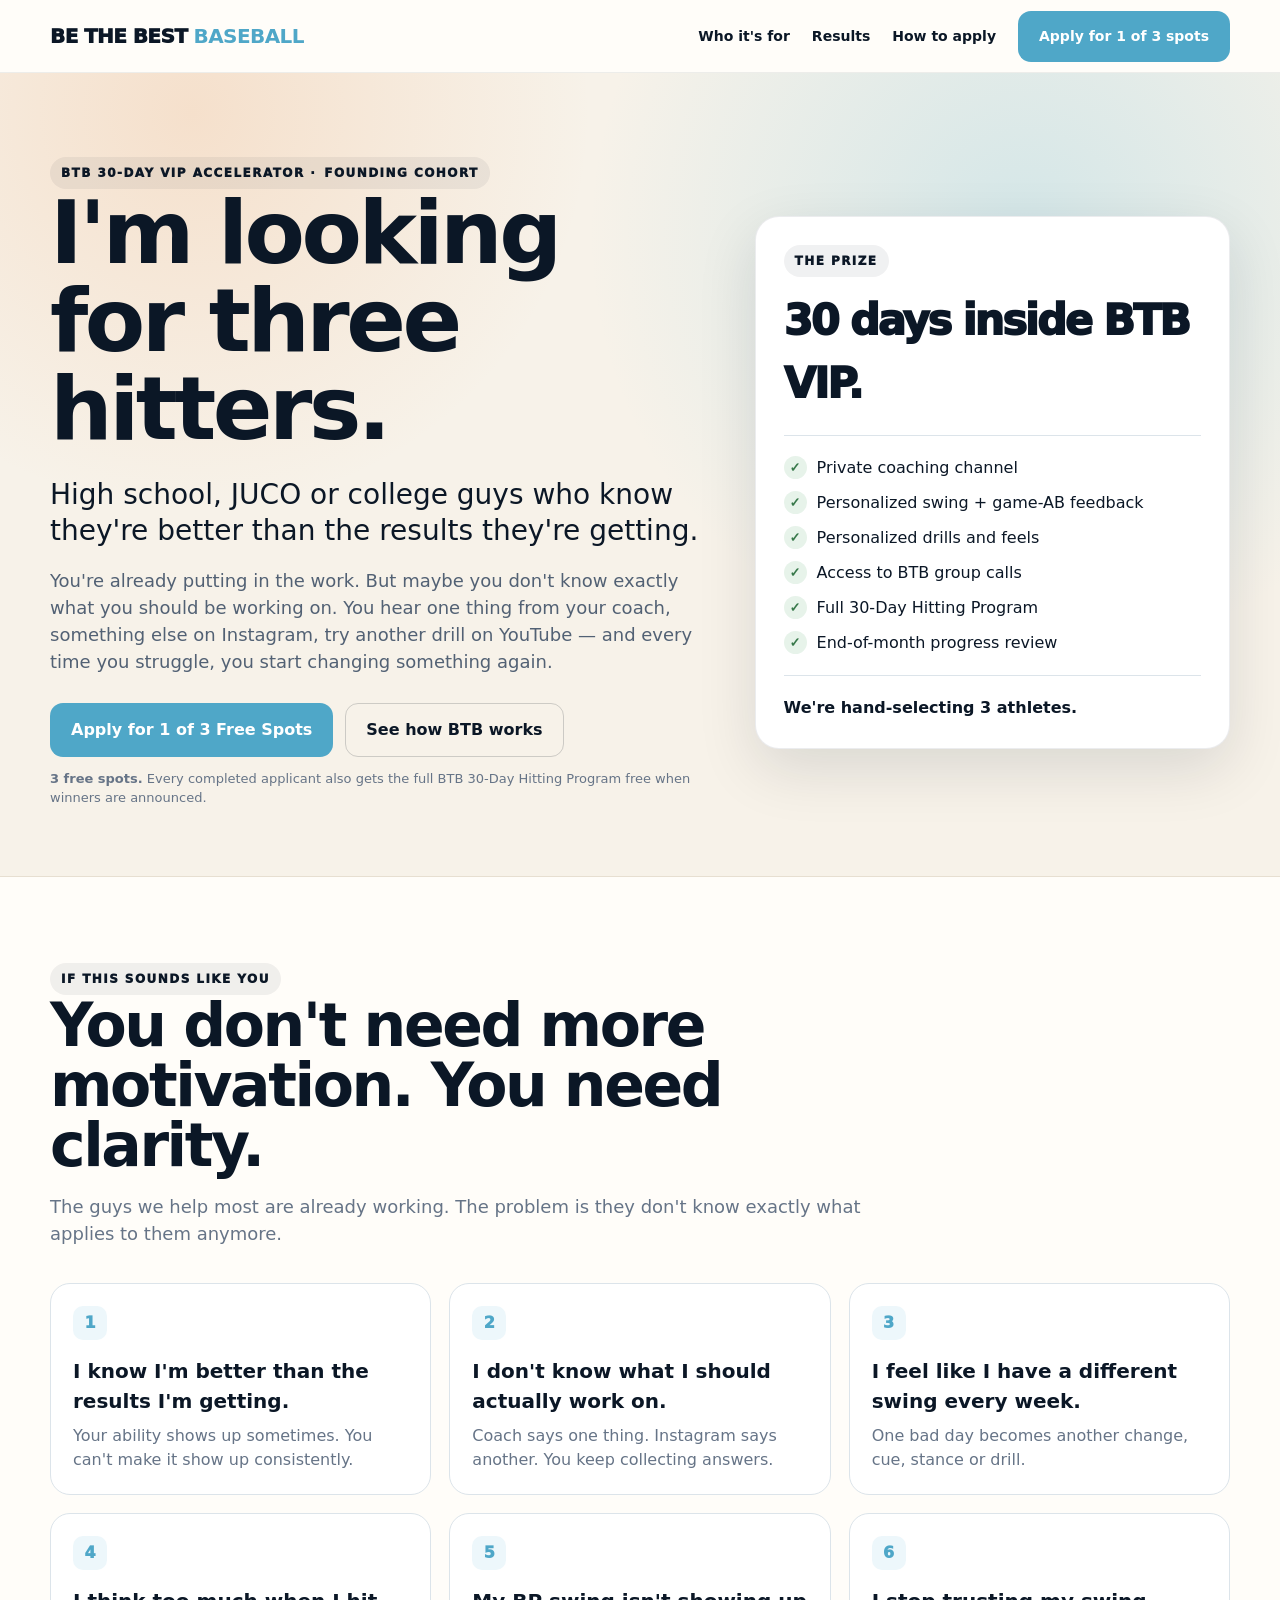
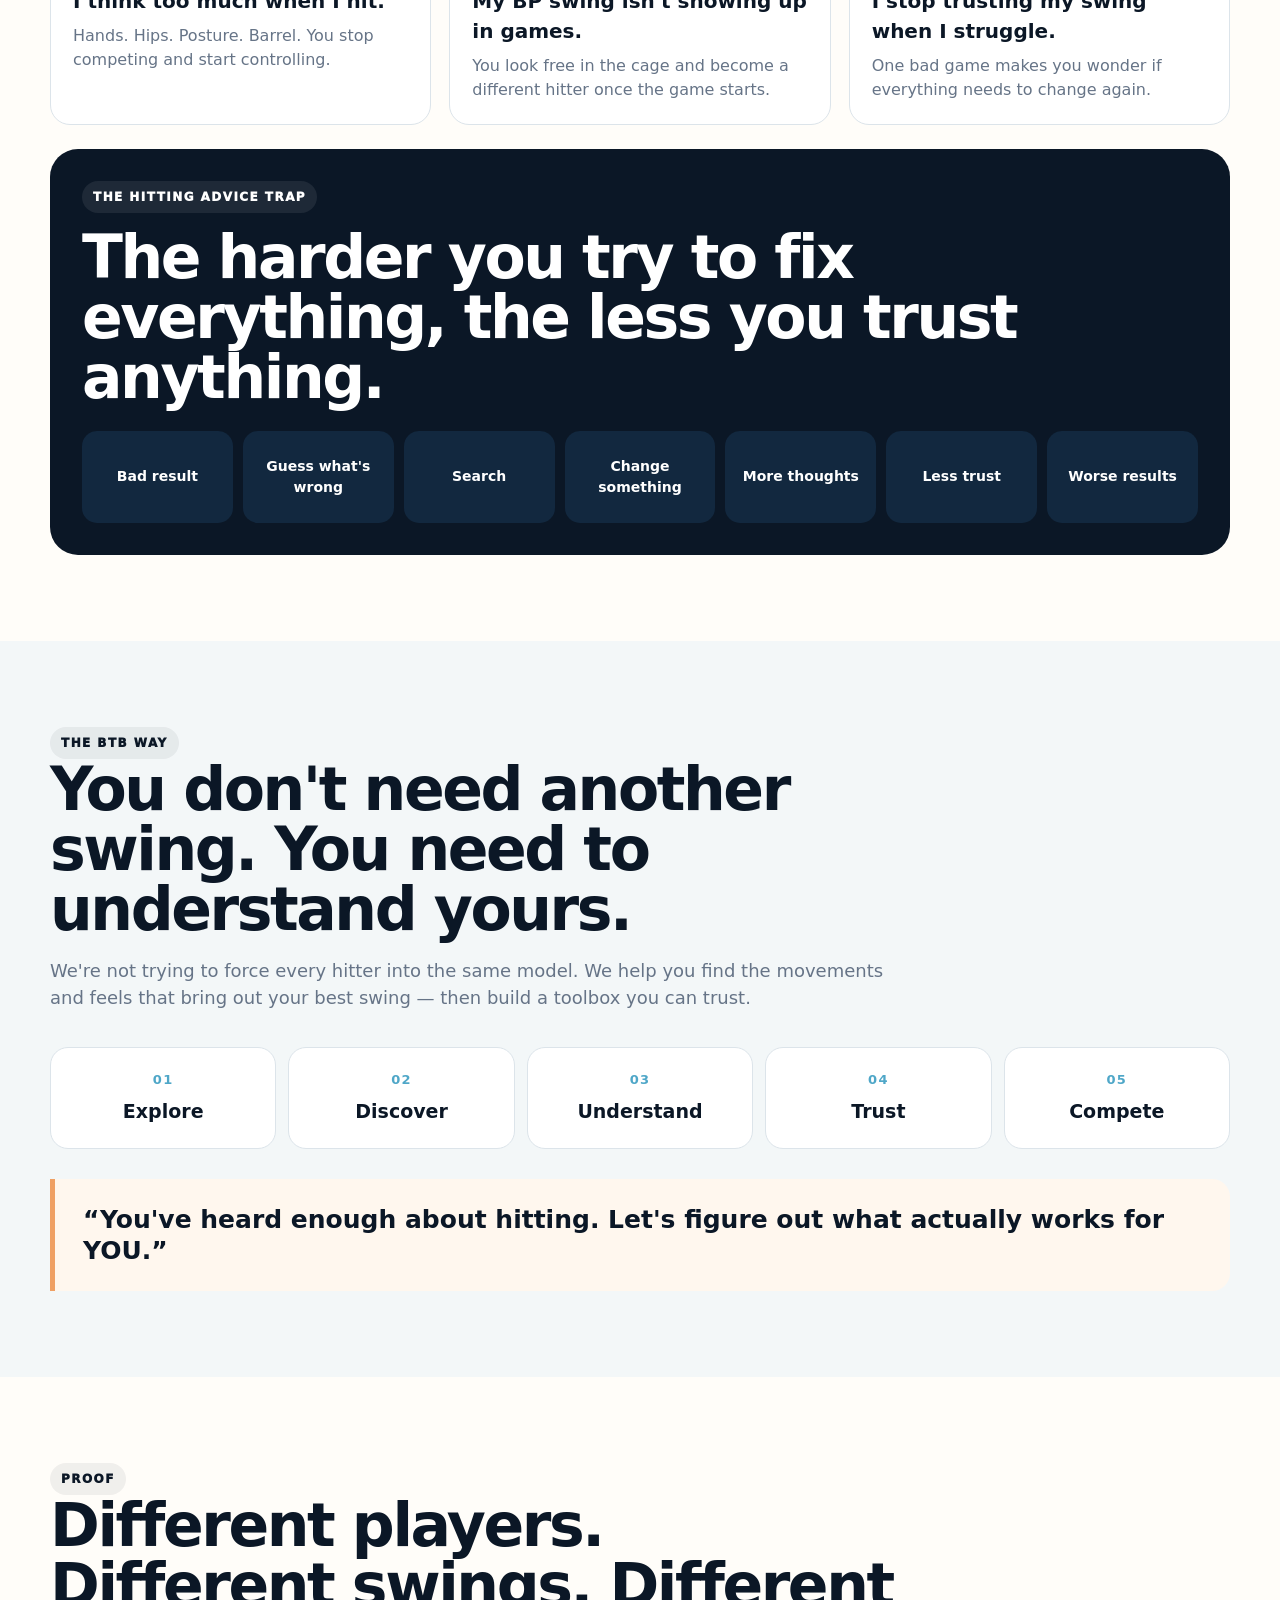
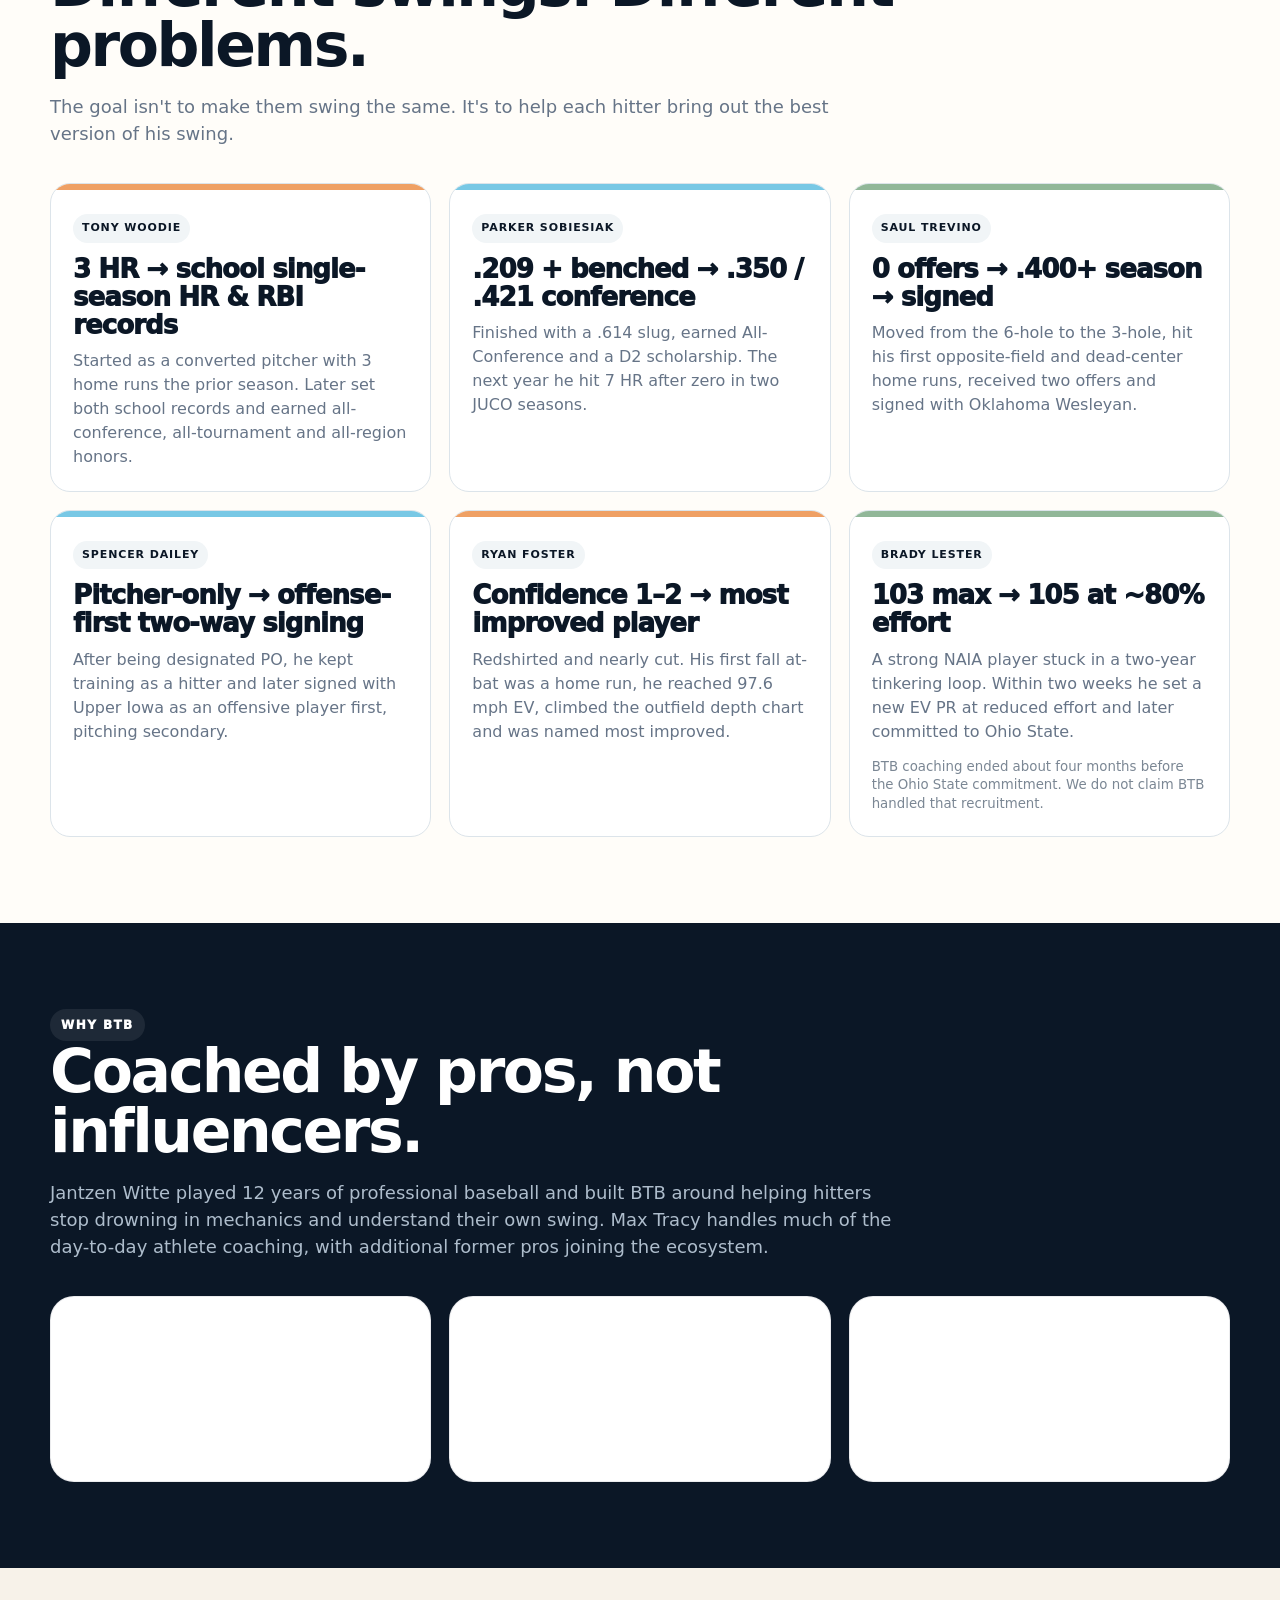
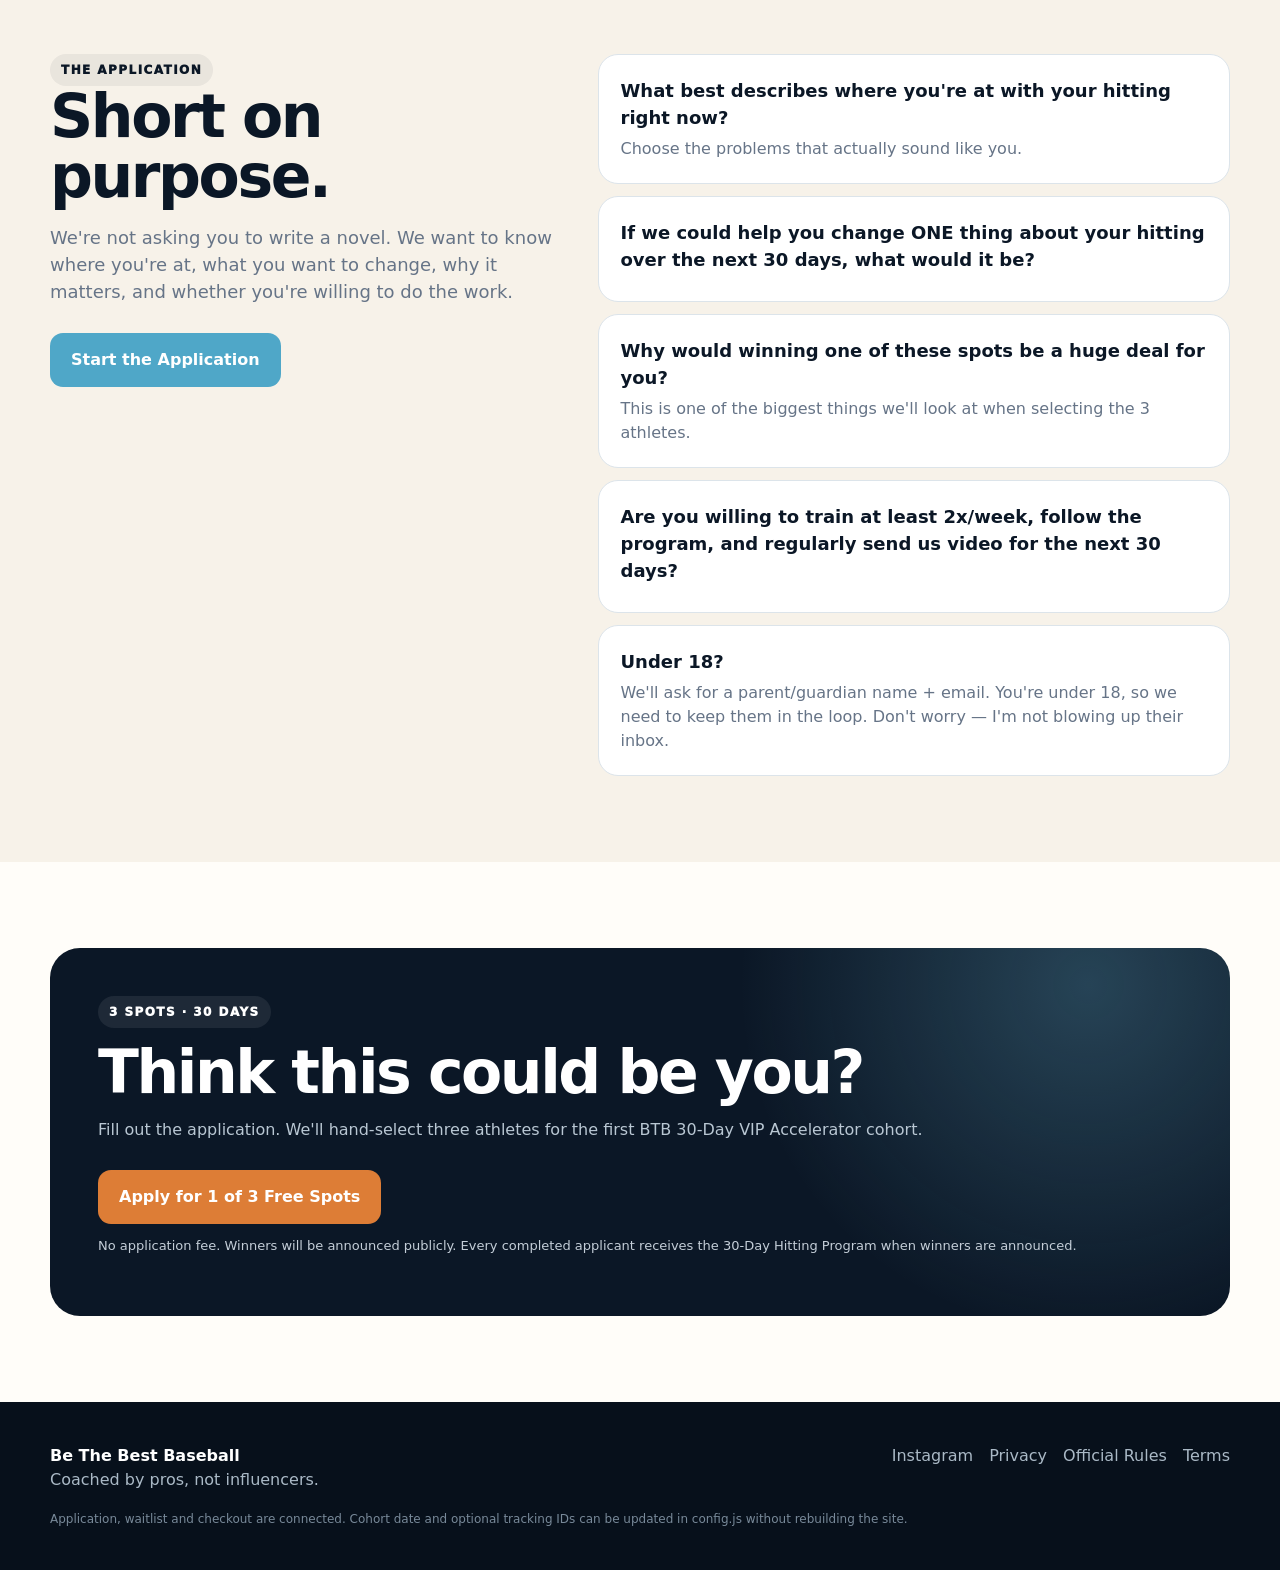
==== index.html @ 9d1c4fca "Add giveaway landing page" ====
<!doctype html>
<html lang="en">
<head>
  <meta charset="utf-8">
  <meta name="viewport" content="width=device-width,initial-scale=1">
  <title>BTB 30-Day VIP Accelerator — Apply for 1 of 3 Free Spots</title>
  <meta name="description" content="Apply for one of three free spots in the BTB 30-Day VIP Accelerator for high school, JUCO and college hitters.">
  <meta property="og:title" content="BTB 30-Day VIP Accelerator">
  <meta property="og:description" content="Three hitters will get 30 days of personalized BTB coaching free.">
  <meta property="og:type" content="website">
  <meta name="theme-color" content="#0b1726">
  <link rel="icon" href="data:image/svg+xml,<svg xmlns=%22http://www.w3.org/2000/svg%22 viewBox=%220 0 100 100%22><rect width=%22100%22 height=%22100%22 rx=%2222%22 fill=%22%230b1726%22/><text x=%2250%22 y=%2263%22 text-anchor=%22middle%22 font-size=%2244%22 font-family=%22Arial%22 font-weight=%22900%22 fill=%22white%22>BTB</text></svg>">
  <link rel="stylesheet" href="styles.css">
</head>
<body>
<a class="skip-link" href="#main">Skip to content</a>
<nav class="nav" aria-label="Primary">
  <div class="wrap nav-inner">
    <a class="brand" href="#top" aria-label="Be The Best Baseball home">BE THE BEST <b>BASEBALL</b></a>
    <div class="nav-links"><a href="#who">Who it's for</a><a href="#proof">Results</a><a href="#apply">How to apply</a><a class="btn sky js-apply" href="#">Apply for 1 of 3 spots</a></div>
  </div>
</nav>
<main id="main">
<header id="top" class="hero">
  <div class="wrap hero-grid">
    <div>
      <span class="eyebrow">BTB 30-Day VIP Accelerator · <span data-cohort>Founding Cohort</span></span>
      <h1>I'm looking for three hitters.</h1>
      <p class="lead">High school, JUCO or college guys who know they're better than the results they're getting.</p>
      <p class="sub">You're already putting in the work. But maybe you don't know exactly what you should be working on. You hear one thing from your coach, something else on Instagram, try another drill on YouTube — and every time you struggle, you start changing something again.</p>
      <div class="hero-actions"><a class="btn sky js-apply" href="#">Apply for 1 of 3 Free Spots</a><a class="btn ghost" href="#how">See how BTB works</a></div>
      <div class="micro"><strong>3 free spots.</strong> Every completed applicant also gets the full BTB 30-Day Hitting Program free when winners are announced.</div>
    </div>
    <aside class="card" aria-label="What winners receive">
      <span class="eyebrow">The prize</span>
      <div class="price" style="color:#0b1726;font-size:42px;margin-top:12px">30 days inside BTB VIP.</div>
      <div class="line"></div>
      <div class="check">Private coaching channel</div>
      <div class="check">Personalized swing + game-AB feedback</div>
      <div class="check">Personalized drills and feels</div>
      <div class="check">Access to BTB group calls</div>
      <div class="check">Full 30-Day Hitting Program</div>
      <div class="check">End-of-month progress review</div>
      <div class="line"></div><strong>We're hand-selecting 3 athletes.</strong>
    </aside>
  </div>
</header>

<section id="who" class="section">
  <div class="wrap">
    <div class="section-head"><span class="eyebrow">If this sounds like you</span><h2>You don't need more motivation. You need clarity.</h2><p>The guys we help most are already working. The problem is they don't know exactly what applies to them anymore.</p></div>
    <div class="grid3">
      <div class="pain"><div class="num">1</div><strong>I know I'm better than the results I'm getting.</strong><p>Your ability shows up sometimes. You can't make it show up consistently.</p></div>
      <div class="pain"><div class="num">2</div><strong>I don't know what I should actually work on.</strong><p>Coach says one thing. Instagram says another. You keep collecting answers.</p></div>
      <div class="pain"><div class="num">3</div><strong>I feel like I have a different swing every week.</strong><p>One bad day becomes another change, cue, stance or drill.</p></div>
      <div class="pain"><div class="num">4</div><strong>I think too much when I hit.</strong><p>Hands. Hips. Posture. Barrel. You stop competing and start controlling.</p></div>
      <div class="pain"><div class="num">5</div><strong>My BP swing isn't showing up in games.</strong><p>You look free in the cage and become a different hitter once the game starts.</p></div>
      <div class="pain"><div class="num">6</div><strong>I stop trusting my swing when I struggle.</strong><p>One bad game makes you wonder if everything needs to change again.</p></div>
    </div>
    <div class="trap">
      <span class="eyebrow" style="background:rgba(255,255,255,.08)">The Hitting Advice Trap</span>
      <h2 style="margin-top:14px">The harder you try to fix everything, the less you trust anything.</h2>
      <div class="trap-flow"><div class="trap-step">Bad result</div><div class="trap-step">Guess what's wrong</div><div class="trap-step">Search</div><div class="trap-step">Change something</div><div class="trap-step">More thoughts</div><div class="trap-step">Less trust</div><div class="trap-step">Worse results</div></div>
    </div>
  </div>
</section>

<section id="how" class="section alt">
  <div class="wrap">
    <div class="section-head"><span class="eyebrow">The BTB way</span><h2>You don't need another swing. You need to understand yours.</h2><p>We're not trying to force every hitter into the same model. We help you find the movements and feels that bring out your best swing — then build a toolbox you can trust.</p></div>
    <div class="method"><div><b>01</b><strong>Explore</strong></div><div><b>02</b><strong>Discover</strong></div><div><b>03</b><strong>Understand</strong></div><div><b>04</b><strong>Trust</strong></div><div><b>05</b><strong>Compete</strong></div></div>
    <div class="quote">“You've heard enough about hitting. Let's figure out what actually works for YOU.”</div>
  </div>
</section>

<section id="proof" class="section">
  <div class="wrap">
    <div class="section-head"><span class="eyebrow">Proof</span><h2>Different players. Different swings. Different problems.</h2><p>The goal isn't to make them swing the same. It's to help each hitter bring out the best version of his swing.</p></div>
    <div class="proof-grid">
      <article class="proof orange"><span class="tag">Tony Woodie</span><div class="result">3 HR → school single-season HR & RBI records</div><p>Started as a converted pitcher with 3 home runs the prior season. Later set both school records and earned all-conference, all-tournament and all-region honors.</p></article>
      <article class="proof"><span class="tag">Parker Sobiesiak</span><div class="result">.209 + benched → .350 / .421 conference</div><p>Finished with a .614 slug, earned All-Conference and a D2 scholarship. The next year he hit 7 HR after zero in two JUCO seasons.</p></article>
      <article class="proof green"><span class="tag">Saul Trevino</span><div class="result">0 offers → .400+ season → signed</div><p>Moved from the 6-hole to the 3-hole, hit his first opposite-field and dead-center home runs, received two offers and signed with Oklahoma Wesleyan.</p></article>
      <article class="proof"><span class="tag">Spencer Dailey</span><div class="result">Pitcher-only → offense-first two-way signing</div><p>After being designated PO, he kept training as a hitter and later signed with Upper Iowa as an offensive player first, pitching secondary.</p></article>
      <article class="proof orange"><span class="tag">Ryan Foster</span><div class="result">Confidence 1–2 → most improved player</div><p>Redshirted and nearly cut. His first fall at-bat was a home run, he reached 97.6 mph EV, climbed the outfield depth chart and was named most improved.</p></article>
      <article class="proof green"><span class="tag">Brady Lester</span><div class="result">103 max → 105 at ~80% effort</div><p>A strong NAIA player stuck in a two-year tinkering loop. Within two weeks he set a new EV PR at reduced effort and later committed to Ohio State.</p><small>BTB coaching ended about four months before the Ohio State commitment. We do not claim BTB handled that recruitment.</small></article>
    </div>
  </div>
</section>

<section class="section dark">
  <div class="wrap">
    <div class="section-head"><span class="eyebrow" style="background:rgba(255,255,255,.08)">Why BTB</span><h2>Coached by pros, not influencers.</h2><p>Jantzen Witte played 12 years of professional baseball and built BTB around helping hitters stop drowning in mechanics and understand their own swing. Max Tracy handles much of the day-to-day athlete coaching, with additional former pros joining the ecosystem.</p></div>
    <div class="grid3"><div class="card compact"><strong>Personalized</strong><p>We don't hand every hitter the same mechanical model.</p></div><div class="card compact"><strong>Fast feedback</strong><p>Send video. Get direction. Train with a purpose instead of going in blind.</p></div><div class="card compact"><strong>Build ownership</strong><p>The goal is for you to understand your swing well enough to become your own best coach.</p></div></div>
  </div>
</section>

<section id="apply" class="section cream">
  <div class="wrap application-preview">
    <div class="section-head"><span class="eyebrow">The application</span><h2>Short on purpose.</h2><p>We're not asking you to write a novel. We want to know where you're at, what you want to change, why it matters, and whether you're willing to do the work.</p><div class="hero-actions"><a class="btn sky js-apply" href="#">Start the Application</a></div></div>
    <div class="application-questions">
      <div class="question"><b>What best describes where you're at with your hitting right now?</b><span>Choose the problems that actually sound like you.</span></div>
      <div class="question"><b>If we could help you change ONE thing about your hitting over the next 30 days, what would it be?</b></div>
      <div class="question important"><b>Why would winning one of these spots be a huge deal for you?</b><span>This is one of the biggest things we'll look at when selecting the 3 athletes.</span></div>
      <div class="question"><b>Are you willing to train at least 2x/week, follow the program, and regularly send us video for the next 30 days?</b></div>
      <div class="question"><b>Under 18?</b><span>We'll ask for a parent/guardian name + email. You're under 18, so we need to keep them in the loop. Don't worry — I'm not blowing up their inbox.</span></div>
    </div>
  </div>
</section>

<section class="section">
  <div class="wrap"><div class="cta"><span class="eyebrow" style="background:rgba(255,255,255,.08)">3 spots · 30 days</span><h2 style="margin-top:14px">Think this could be you?</h2><p>Fill out the application. We'll hand-select three athletes for the first BTB 30-Day VIP Accelerator cohort.</p><div class="hero-actions"><a class="btn orange js-apply" href="#">Apply for 1 of 3 Free Spots</a></div><p class="micro" style="color:#c4ced8">No application fee. Winners will be announced publicly. Every completed applicant receives the 30-Day Hitting Program when winners are announced.</p></div></div>
</section>
</main>
<footer class="footer"><div class="wrap footer-grid"><div><strong>Be The Best Baseball</strong><br>Coached by pros, not influencers.</div><div class="footer-links"><a class="js-instagram" href="#">Instagram</a><a class="js-privacy" href="#">Privacy</a><a class="js-rules" href="#">Official Rules</a><a class="js-terms" href="#">Terms</a></div></div><div class="wrap"><div class="site-note">Application, waitlist and checkout are connected. Cohort date and optional tracking IDs can be updated in config.js without rebuilding the site.</div></div></footer>
<div class="sticky"><a class="btn sky js-apply" href="#">Apply for 1 of 3 Free Spots</a></div>
<script src="config.js"></script>
</body>
</html>
---- styles.css ----
:root{--ink:#0b1726;--ink2:#14283f;--cream:#f7f2e9;--paper:#fffdf9;--sky:#78c8e5;--sky2:#4fa7c8;--orange:#efa064;--orange2:#dd7d36;--green:#91b798;--muted:#667487;--line:#dce4ea;--white:#fff;--shadow:0 20px 60px rgba(11,23,38,.12);--radius:24px;--max:1180px}*{box-sizing:border-box}html{scroll-behavior:smooth}body{margin:0;font-family:Inter,ui-sans-serif,system-ui,-apple-system,BlinkMacSystemFont,"Segoe UI",sans-serif;color:var(--ink);background:var(--paper);line-height:1.5}a{text-decoration:none;color:inherit}img{max-width:100%;display:block}.wrap{width:min(var(--max),calc(100% - 34px));margin:0 auto}.skip-link{position:absolute;left:-9999px;top:12px;background:#fff;padding:10px 14px;border-radius:8px;z-index:999}.skip-link:focus{left:12px}.nav{position:sticky;top:0;z-index:50;backdrop-filter:blur(16px);background:rgba(255,253,249,.92);border-bottom:1px solid rgba(11,23,38,.07)}.nav-inner{height:72px;display:flex;align-items:center;justify-content:space-between;gap:18px}.brand{font-weight:950;letter-spacing:-.03em;font-size:20px}.brand b{color:var(--sky2)}.nav-links{display:flex;align-items:center;gap:22px;font-weight:780;font-size:14px}.btn{display:inline-flex;align-items:center;justify-content:center;padding:14px 20px;border-radius:13px;border:1px solid transparent;background:var(--ink);color:#fff;font-weight:900;transition:.18s transform,.18s opacity,.18s background;cursor:pointer}.btn:hover{transform:translateY(-1px)}.btn.sky{background:var(--sky2)}.btn.orange{background:var(--orange2)}.btn.ghost{background:transparent;color:var(--ink);border-color:rgba(11,23,38,.18)}.btn.light{background:#fff;color:var(--ink)}.hero{padding:84px 0 68px;background:radial-gradient(circle at 80% 20%,rgba(120,200,229,.28),transparent 36%),radial-gradient(circle at 15% 5%,rgba(239,160,100,.22),transparent 30%),var(--cream);border-bottom:1px solid #e7dfd1}.hero-grid{display:grid;grid-template-columns:1.16fr .84fr;gap:48px;align-items:center}.eyebrow{display:inline-flex;gap:8px;align-items:center;padding:7px 11px;border-radius:999px;background:rgba(11,23,38,.06);text-transform:uppercase;letter-spacing:.12em;font-weight:950;font-size:12px}h1,h2,h3{margin:0;letter-spacing:-.04em;line-height:1}h1{font-size:clamp(48px,7vw,88px);max-width:920px}h2{font-size:clamp(36px,4.8vw,60px)}h3{font-size:24px}.lead{font-size:clamp(20px,2.2vw,28px);line-height:1.28;max-width:790px;margin:24px 0 14px}.sub{font-size:18px;color:#526174;max-width:770px}.hero-actions{display:flex;gap:12px;flex-wrap:wrap;margin-top:28px}.micro{font-size:13px;color:#667487;margin-top:12px}.card{background:#fff;border:1px solid rgba(11,23,38,.08);border-radius:var(--radius);box-shadow:var(--shadow);padding:28px}.card.compact{box-shadow:none}.price{font-size:58px;font-weight:950;color:var(--orange2);letter-spacing:-.055em}.line{height:1px;background:var(--line);margin:20px 0}.check{display:flex;gap:10px;align-items:flex-start;margin:11px 0}.check:before{content:"✓";display:grid;place-items:center;min-width:23px;height:23px;border-radius:50%;background:#e7f3ea;color:#37784a;font-size:13px;font-weight:950}.check.x:before{content:"×";background:#fff0ec;color:#9a4f43}.section{padding:86px 0}.section.alt{background:#f3f7f8}.section.dark{background:var(--ink);color:#fff}.section.cream{background:var(--cream)}.section-head{max-width:850px;margin-bottom:36px}.section-head p{font-size:18px;color:var(--muted)}.dark .section-head p{color:#aebdcc}.grid3{display:grid;grid-template-columns:repeat(3,1fr);gap:18px}.grid2{display:grid;grid-template-columns:repeat(2,1fr);gap:20px}.pain,.proof,.week,.fit-card,.question{border:1px solid var(--line);border-radius:20px;padding:22px;background:#fff}.pain .num{width:34px;height:34px;border-radius:10px;background:#edf7fb;color:var(--sky2);display:grid;place-items:center;font-weight:950;margin-bottom:16px}.pain strong,.proof strong{font-size:20px;display:block;margin-bottom:8px}.pain p,.proof p,.question span{margin:0;color:#667487}.trap{background:var(--ink);color:#fff;border-radius:28px;padding:32px;margin-top:24px}.trap-flow{display:grid;grid-template-columns:repeat(7,1fr);gap:10px;margin-top:24px}.trap-step{min-height:92px;padding:14px;border-radius:15px;background:#12283f;display:flex;align-items:center;justify-content:center;text-align:center;font-weight:800;font-size:14px}.method{display:grid;grid-template-columns:repeat(5,1fr);gap:12px;margin-top:28px}.method div{border-radius:18px;padding:22px 14px;text-align:center;border:1px solid var(--line);background:#fff}.method b{display:block;color:var(--sky2);font-size:13px;text-transform:uppercase;letter-spacing:.1em;margin-bottom:8px}.method strong{font-size:19px}.quote{margin:30px 0 0;padding:25px 28px;border-left:5px solid var(--orange);background:#fff7ee;border-radius:0 18px 18px 0;font-size:25px;font-weight:850;line-height:1.25}.proof-grid{display:grid;grid-template-columns:repeat(3,1fr);gap:18px}.proof{position:relative;overflow:hidden}.proof:before{content:"";position:absolute;inset:0 0 auto 0;height:6px;background:var(--sky)}.proof.orange:before{background:var(--orange)}.proof.green:before{background:var(--green)}.tag{display:inline-block;font-size:11px;font-weight:900;text-transform:uppercase;letter-spacing:.08em;border-radius:999px;background:#f1f5f7;padding:6px 9px;margin:8px 0 12px}.result{font-size:26px;font-weight:950;line-height:1.08;letter-spacing:-.035em;margin-bottom:10px}.proof small{display:block;color:#7b8794;margin-top:14px;line-height:1.4}.program-grid{display:grid;grid-template-columns:repeat(4,1fr);gap:14px;margin-top:28px}.week{padding:24px}.week .w{color:var(--sky2);font-weight:950;font-size:13px;text-transform:uppercase;letter-spacing:.12em}.week h3{margin:8px 0 10px}.week p{color:#667487;margin:0}.deliverables{display:grid;grid-template-columns:1fr 1fr;gap:22px;margin-top:32px}.fit{display:grid;grid-template-columns:1fr 1fr;gap:20px}.fit-card h3{margin-bottom:16px}.fit-card.good{border-color:#bdd5c3;background:#f5fbf6}.fit-card.no{border-color:#e5c2bc;background:#fff8f6}.application-preview{display:grid;grid-template-columns:.9fr 1.1fr;gap:30px;align-items:start}.application-questions{display:grid;gap:12px}.question b{display:block;font-size:18px;margin-bottom:6px}.cta{border-radius:30px;background:radial-gradient(circle at 88% 10%,rgba(120,200,229,.25),transparent 32%),var(--ink);color:#fff;padding:48px}.cta p{color:#b9c7d3}.faq{display:grid;gap:12px;margin-top:24px}details{border:1px solid var(--line);border-radius:14px;padding:16px 18px;background:#fff}summary{cursor:pointer;font-weight:900}details p{color:#667487}.soldout-banner{display:none;margin-top:14px;padding:14px;border-radius:12px;background:#fff2db;color:#8a551f;font-weight:850}.paid-phase-note{margin-top:14px;padding:14px;border-radius:12px;background:#edf7fb;color:#245f78;font-weight:760}.footer{background:#07101b;color:#aab9c6;padding:42px 0}.footer-grid{display:flex;justify-content:space-between;gap:24px;align-items:flex-start}.footer strong{color:#fff}.footer-links{display:flex;gap:16px;flex-wrap:wrap}.site-note{font-size:12px;color:#788999;margin-top:18px}.legal-shell{max-width:880px}.legal-shell h1{font-size:56px;margin:14px 0 10px}.legal-shell h2{font-size:28px;margin-top:34px}.legal-meta{color:#6a7785;margin-bottom:24px}.legal-callout{padding:18px;border-radius:16px;background:#fff;border:1px solid var(--line)}.sticky{display:none}.hidden{display:none!important}@media(max-width:930px){.hero-grid,.grid2,.fit,.deliverables,.application-preview{grid-template-columns:1fr}.grid3,.proof-grid{grid-template-columns:1fr 1fr}.program-grid{grid-template-columns:1fr 1fr}.trap-flow{grid-template-columns:1fr}.method{grid-template-columns:1fr}.nav-links a:not(.btn){display:none}}@media(max-width:620px){.wrap{width:min(var(--max),calc(100% - 24px))}.hero{padding:56px 0 50px}h1{font-size:48px}.section{padding:64px 0}.grid3,.proof-grid,.program-grid{grid-template-columns:1fr}.nav-inner{height:64px}.nav .btn{display:none}.cta{padding:30px 22px}.price{font-size:52px}.footer-grid{flex-direction:column}.sticky{display:flex;gap:8px;position:fixed;left:12px;right:12px;bottom:12px;z-index:70}.sticky .btn{flex:1;box-shadow:0 12px 32px rgba(0,0,0,.25)}}
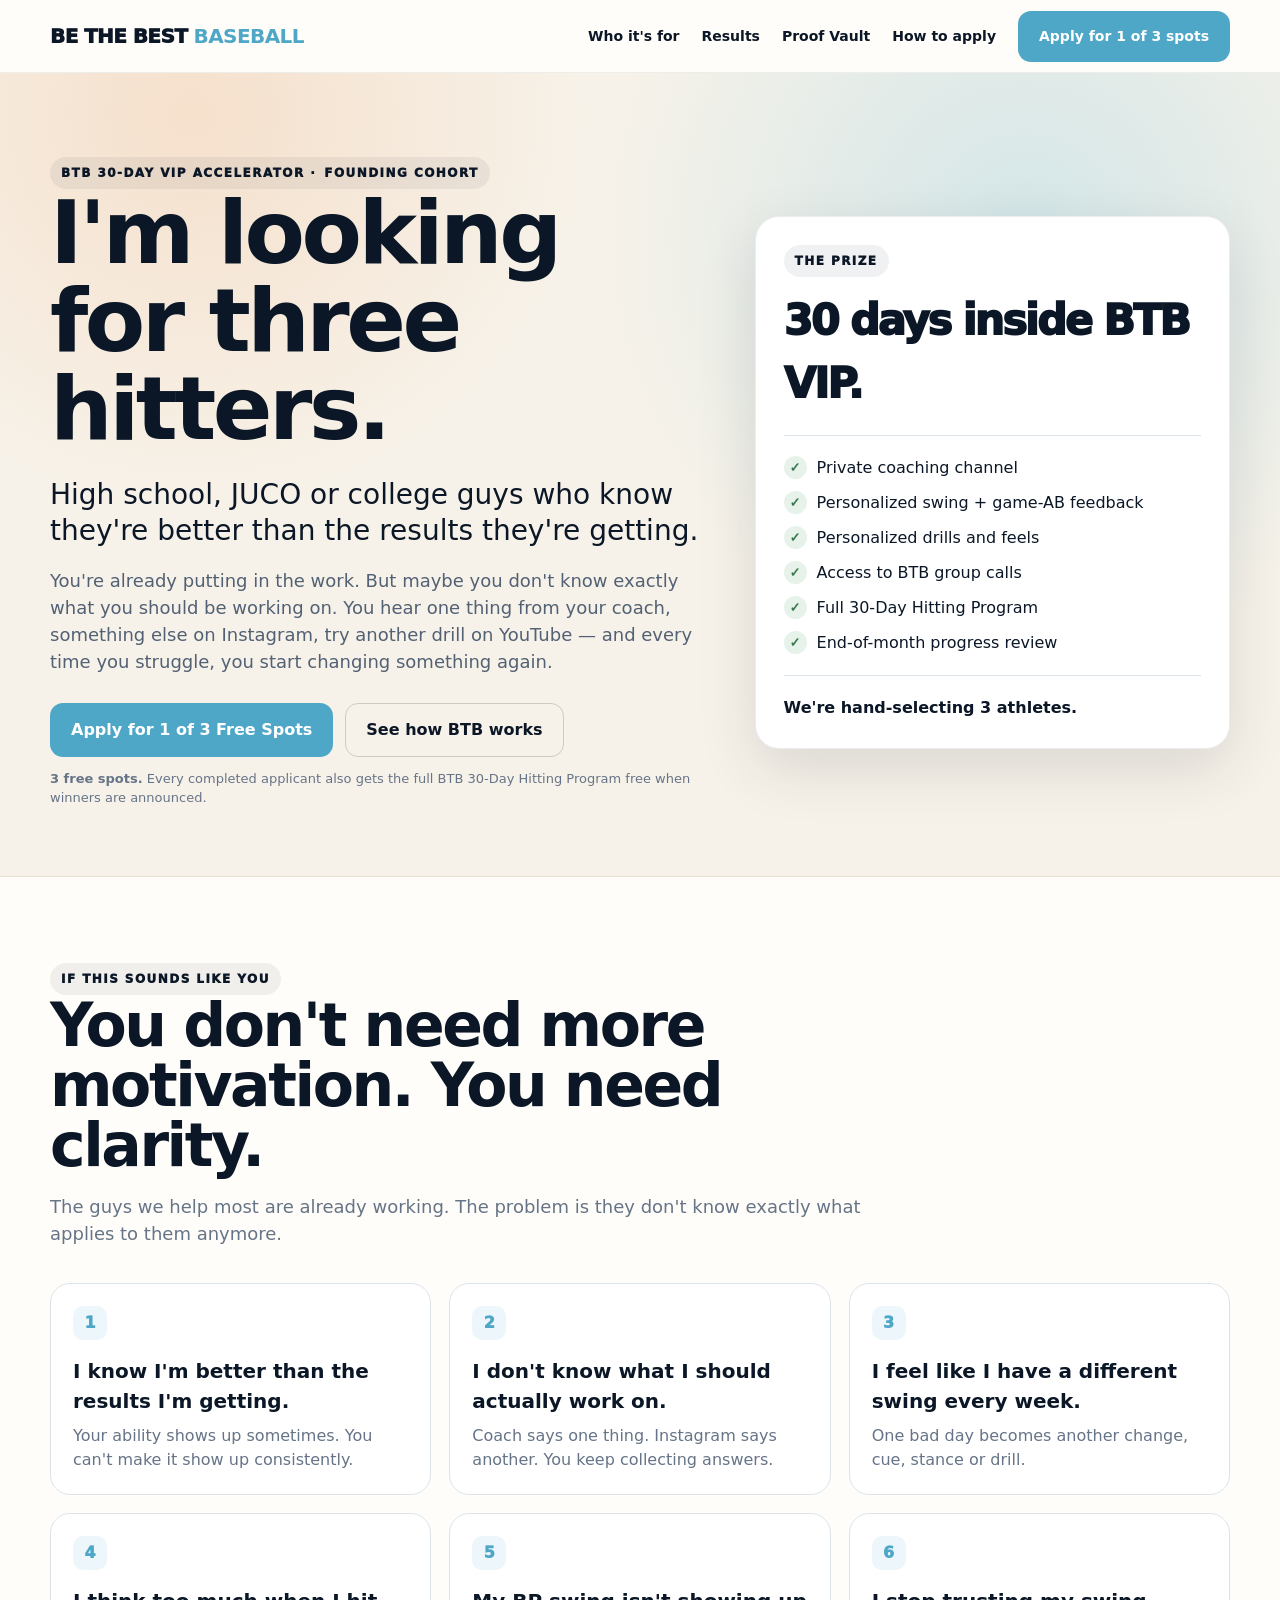
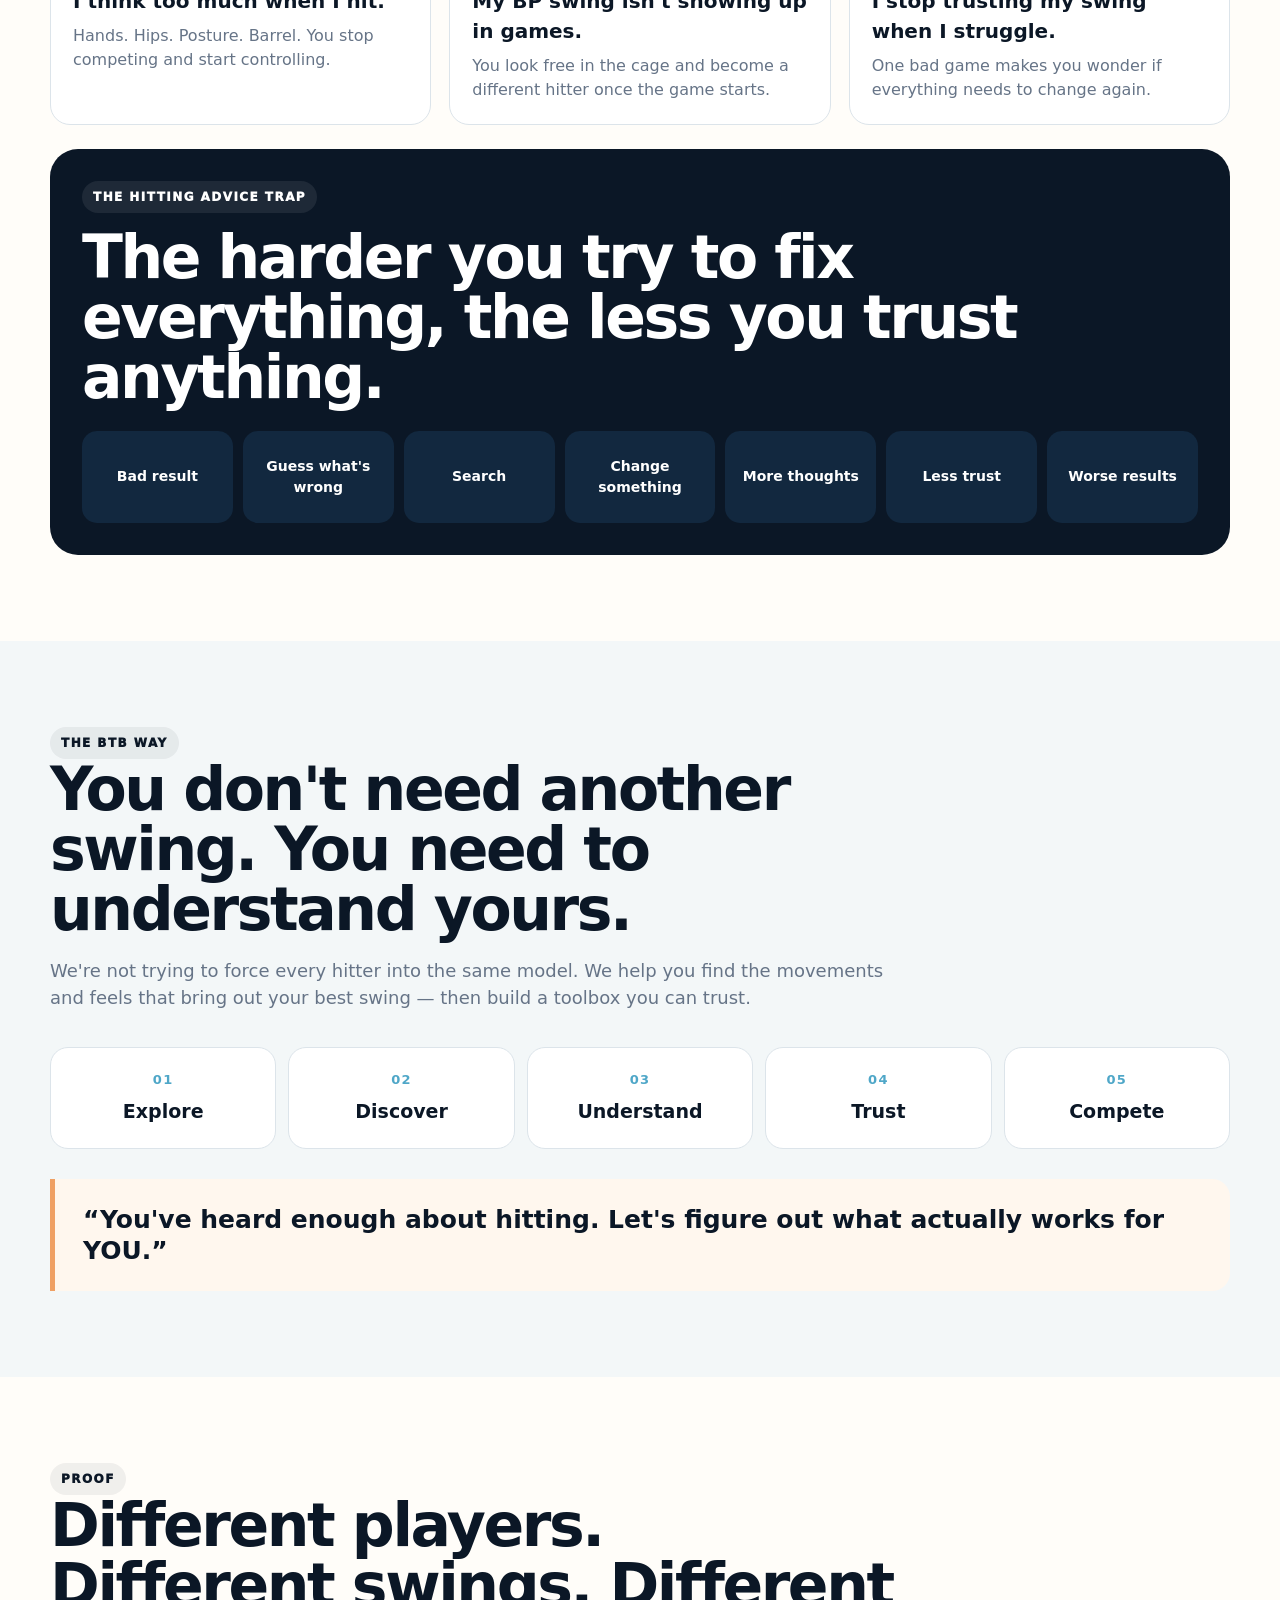
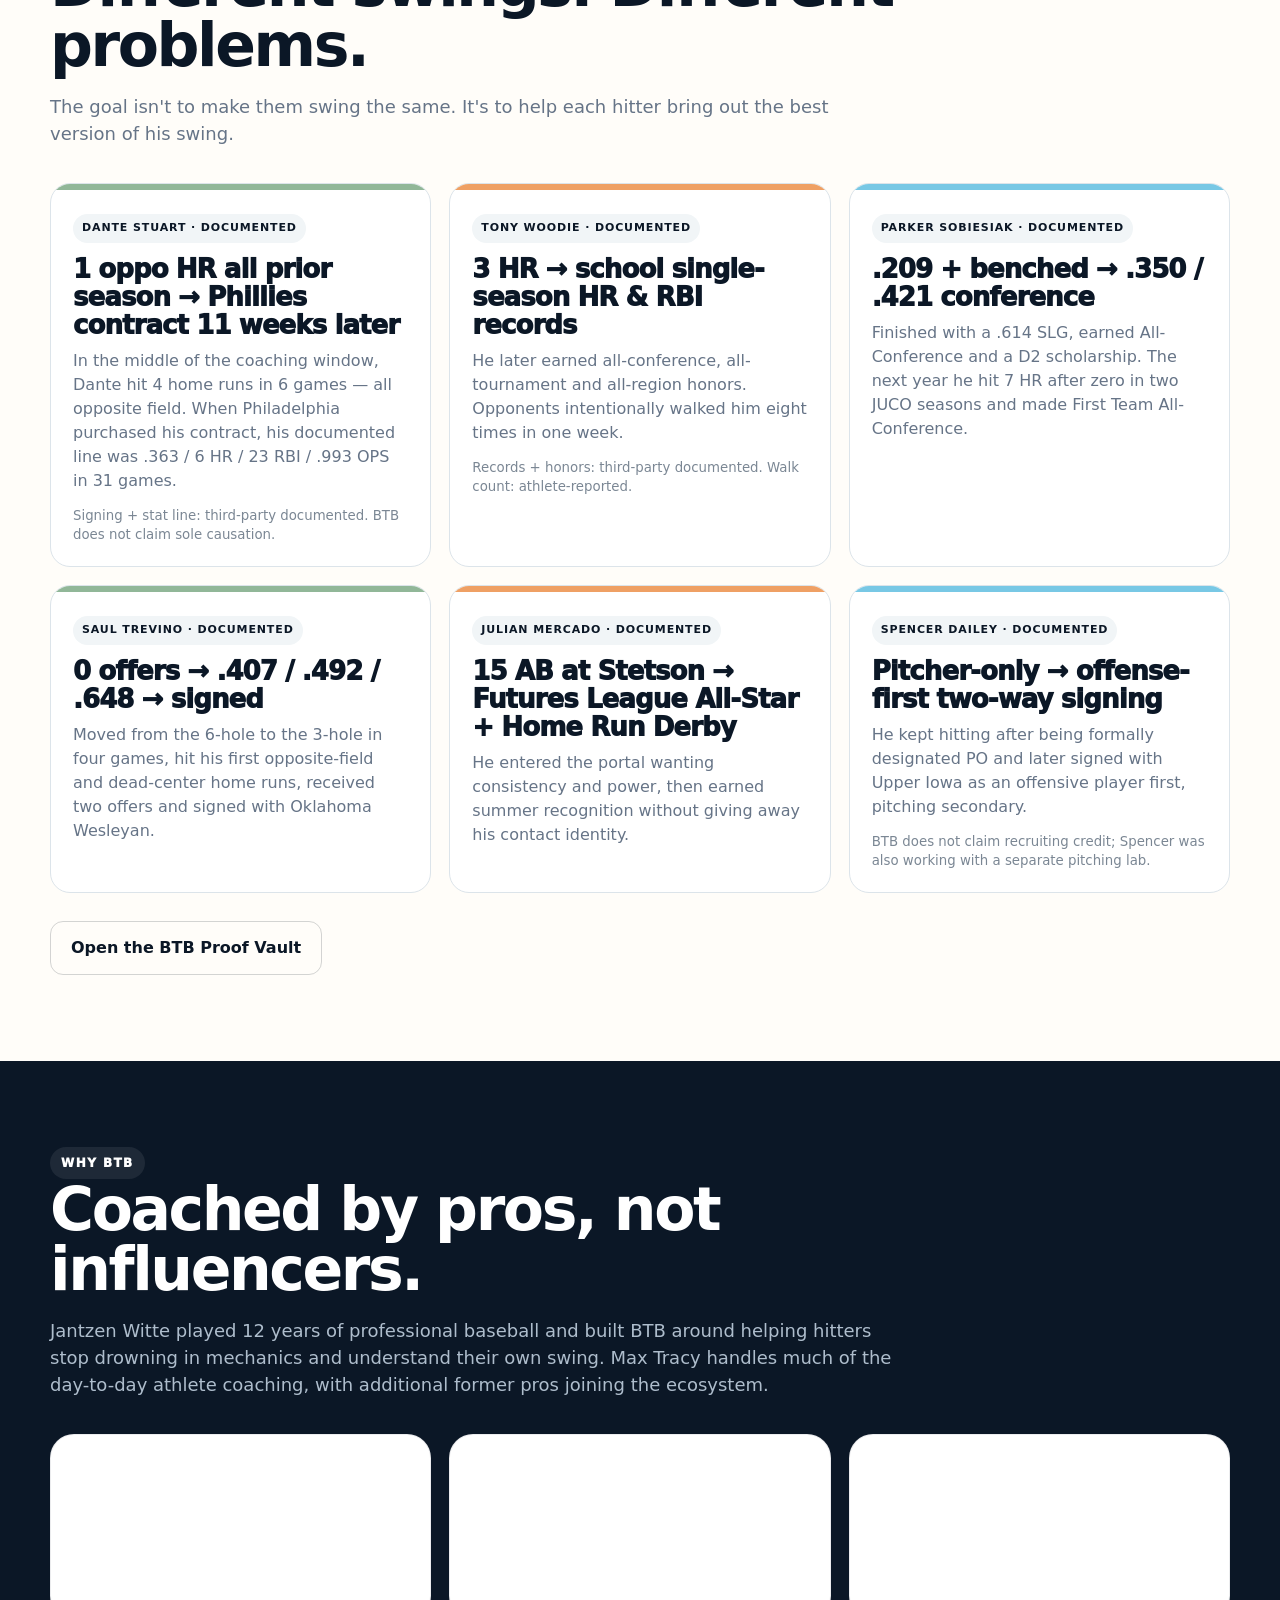
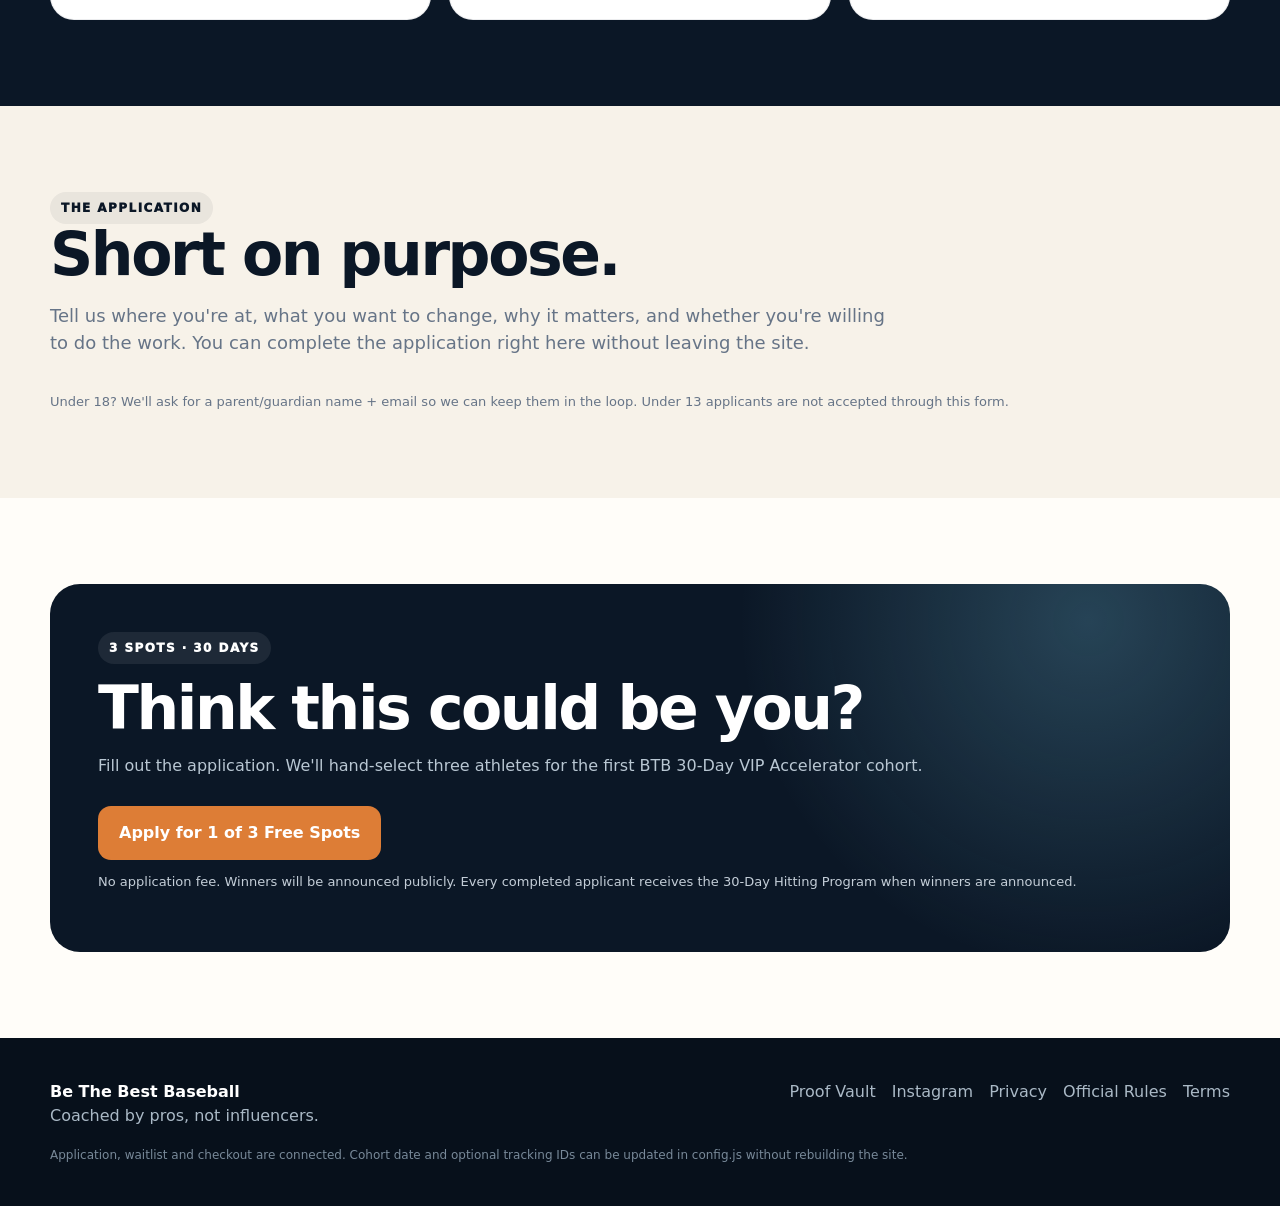
==== commit 9d9766f0: "Lead with verified proof and embed application form" ====
--- a/index.html
+++ b/index.html
@@ -17,7 +17,7 @@
 <nav class="nav" aria-label="Primary">
   <div class="wrap nav-inner">
     <a class="brand" href="#top" aria-label="Be The Best Baseball home">BE THE BEST <b>BASEBALL</b></a>
-    <div class="nav-links"><a href="#who">Who it's for</a><a href="#proof">Results</a><a href="#apply">How to apply</a><a class="btn sky js-apply" href="#">Apply for 1 of 3 spots</a></div>
+    <div class="nav-links"><a href="#who">Who it's for</a><a href="#proof">Results</a><a href="proof.html">Proof Vault</a><a href="#apply">How to apply</a><a class="btn sky js-apply" href="#">Apply for 1 of 3 spots</a></div>
   </div>
 </nav>
 <main id="main">
@@ -77,13 +77,14 @@
   <div class="wrap">
     <div class="section-head"><span class="eyebrow">Proof</span><h2>Different players. Different swings. Different problems.</h2><p>The goal isn't to make them swing the same. It's to help each hitter bring out the best version of his swing.</p></div>
     <div class="proof-grid">
-      <article class="proof orange"><span class="tag">Tony Woodie</span><div class="result">3 HR → school single-season HR & RBI records</div><p>Started as a converted pitcher with 3 home runs the prior season. Later set both school records and earned all-conference, all-tournament and all-region honors.</p></article>
-      <article class="proof"><span class="tag">Parker Sobiesiak</span><div class="result">.209 + benched → .350 / .421 conference</div><p>Finished with a .614 slug, earned All-Conference and a D2 scholarship. The next year he hit 7 HR after zero in two JUCO seasons.</p></article>
-      <article class="proof green"><span class="tag">Saul Trevino</span><div class="result">0 offers → .400+ season → signed</div><p>Moved from the 6-hole to the 3-hole, hit his first opposite-field and dead-center home runs, received two offers and signed with Oklahoma Wesleyan.</p></article>
-      <article class="proof"><span class="tag">Spencer Dailey</span><div class="result">Pitcher-only → offense-first two-way signing</div><p>After being designated PO, he kept training as a hitter and later signed with Upper Iowa as an offensive player first, pitching secondary.</p></article>
-      <article class="proof orange"><span class="tag">Ryan Foster</span><div class="result">Confidence 1–2 → most improved player</div><p>Redshirted and nearly cut. His first fall at-bat was a home run, he reached 97.6 mph EV, climbed the outfield depth chart and was named most improved.</p></article>
-      <article class="proof green"><span class="tag">Brady Lester</span><div class="result">103 max → 105 at ~80% effort</div><p>A strong NAIA player stuck in a two-year tinkering loop. Within two weeks he set a new EV PR at reduced effort and later committed to Ohio State.</p><small>BTB coaching ended about four months before the Ohio State commitment. We do not claim BTB handled that recruitment.</small></article>
+      <article class="proof green"><span class="tag">Dante Stuart · documented</span><div class="result">1 oppo HR all prior season → Phillies contract 11 weeks later</div><p>In the middle of the coaching window, Dante hit 4 home runs in 6 games — all opposite field. When Philadelphia purchased his contract, his documented line was .363 / 6 HR / 23 RBI / .993 OPS in 31 games.</p><small>Signing + stat line: third-party documented. BTB does not claim sole causation.</small></article>
+      <article class="proof orange"><span class="tag">Tony Woodie · documented</span><div class="result">3 HR → school single-season HR & RBI records</div><p>He later earned all-conference, all-tournament and all-region honors. Opponents intentionally walked him eight times in one week.</p><small>Records + honors: third-party documented. Walk count: athlete-reported.</small></article>
+      <article class="proof"><span class="tag">Parker Sobiesiak · documented</span><div class="result">.209 + benched → .350 / .421 conference</div><p>Finished with a .614 SLG, earned All-Conference and a D2 scholarship. The next year he hit 7 HR after zero in two JUCO seasons and made First Team All-Conference.</p></article>
+      <article class="proof green"><span class="tag">Saul Trevino · documented</span><div class="result">0 offers → .407 / .492 / .648 → signed</div><p>Moved from the 6-hole to the 3-hole in four games, hit his first opposite-field and dead-center home runs, received two offers and signed with Oklahoma Wesleyan.</p></article>
+      <article class="proof orange"><span class="tag">Julian Mercado · documented</span><div class="result">15 AB at Stetson → Futures League All-Star + Home Run Derby</div><p>He entered the portal wanting consistency and power, then earned summer recognition without giving away his contact identity.</p></article>
+      <article class="proof"><span class="tag">Spencer Dailey · documented</span><div class="result">Pitcher-only → offense-first two-way signing</div><p>He kept hitting after being formally designated PO and later signed with Upper Iowa as an offensive player first, pitching secondary.</p><small>BTB does not claim recruiting credit; Spencer was also working with a separate pitching lab.</small></article>
     </div>
+    <div class="hero-actions" style="margin-top:28px"><a class="btn ghost" href="proof.html">Open the BTB Proof Vault</a></div>
   </div>
 </section>
 
@@ -95,15 +96,13 @@
 </section>
 
 <section id="apply" class="section cream">
-  <div class="wrap application-preview">
-    <div class="section-head"><span class="eyebrow">The application</span><h2>Short on purpose.</h2><p>We're not asking you to write a novel. We want to know where you're at, what you want to change, why it matters, and whether you're willing to do the work.</p><div class="hero-actions"><a class="btn sky js-apply" href="#">Start the Application</a></div></div>
-    <div class="application-questions">
-      <div class="question"><b>What best describes where you're at with your hitting right now?</b><span>Choose the problems that actually sound like you.</span></div>
-      <div class="question"><b>If we could help you change ONE thing about your hitting over the next 30 days, what would it be?</b></div>
-      <div class="question important"><b>Why would winning one of these spots be a huge deal for you?</b><span>This is one of the biggest things we'll look at when selecting the 3 athletes.</span></div>
-      <div class="question"><b>Are you willing to train at least 2x/week, follow the program, and regularly send us video for the next 30 days?</b></div>
-      <div class="question"><b>Under 18?</b><span>We'll ask for a parent/guardian name + email. You're under 18, so we need to keep them in the loop. Don't worry — I'm not blowing up their inbox.</span></div>
+  <div class="wrap">
+    <div class="section-head"><span class="eyebrow">The application</span><h2>Short on purpose.</h2><p>Tell us where you're at, what you want to change, why it matters, and whether you're willing to do the work. You can complete the application right here without leaving the site.</p></div>
+    <div class="typeform-shell">
+      <div data-tf-live="oR6wAtQS"></div>
+      <noscript><p><a class="btn sky js-apply" href="#">Open the application</a></p></noscript>
     </div>
+    <div class="micro">Under 18? We'll ask for a parent/guardian name + email so we can keep them in the loop. Under 13 applicants are not accepted through this form.</div>
   </div>
 </section>
 
@@ -111,8 +110,9 @@
   <div class="wrap"><div class="cta"><span class="eyebrow" style="background:rgba(255,255,255,.08)">3 spots · 30 days</span><h2 style="margin-top:14px">Think this could be you?</h2><p>Fill out the application. We'll hand-select three athletes for the first BTB 30-Day VIP Accelerator cohort.</p><div class="hero-actions"><a class="btn orange js-apply" href="#">Apply for 1 of 3 Free Spots</a></div><p class="micro" style="color:#c4ced8">No application fee. Winners will be announced publicly. Every completed applicant receives the 30-Day Hitting Program when winners are announced.</p></div></div>
 </section>
 </main>
-<footer class="footer"><div class="wrap footer-grid"><div><strong>Be The Best Baseball</strong><br>Coached by pros, not influencers.</div><div class="footer-links"><a class="js-instagram" href="#">Instagram</a><a class="js-privacy" href="#">Privacy</a><a class="js-rules" href="#">Official Rules</a><a class="js-terms" href="#">Terms</a></div></div><div class="wrap"><div class="site-note">Application, waitlist and checkout are connected. Cohort date and optional tracking IDs can be updated in config.js without rebuilding the site.</div></div></footer>
+<footer class="footer"><div class="wrap footer-grid"><div><strong>Be The Best Baseball</strong><br>Coached by pros, not influencers.</div><div class="footer-links"><a href="proof.html">Proof Vault</a><a class="js-instagram" href="#">Instagram</a><a class="js-privacy" href="#">Privacy</a><a class="js-rules" href="#">Official Rules</a><a class="js-terms" href="#">Terms</a></div></div><div class="wrap"><div class="site-note">Application, waitlist and checkout are connected. Cohort date and optional tracking IDs can be updated in config.js without rebuilding the site.</div></div></footer>
 <div class="sticky"><a class="btn sky js-apply" href="#">Apply for 1 of 3 Free Spots</a></div>
+<script src="https://embed.typeform.com/next/embed.js"></script>
 <script src="config.js"></script>
 </body>
 </html>
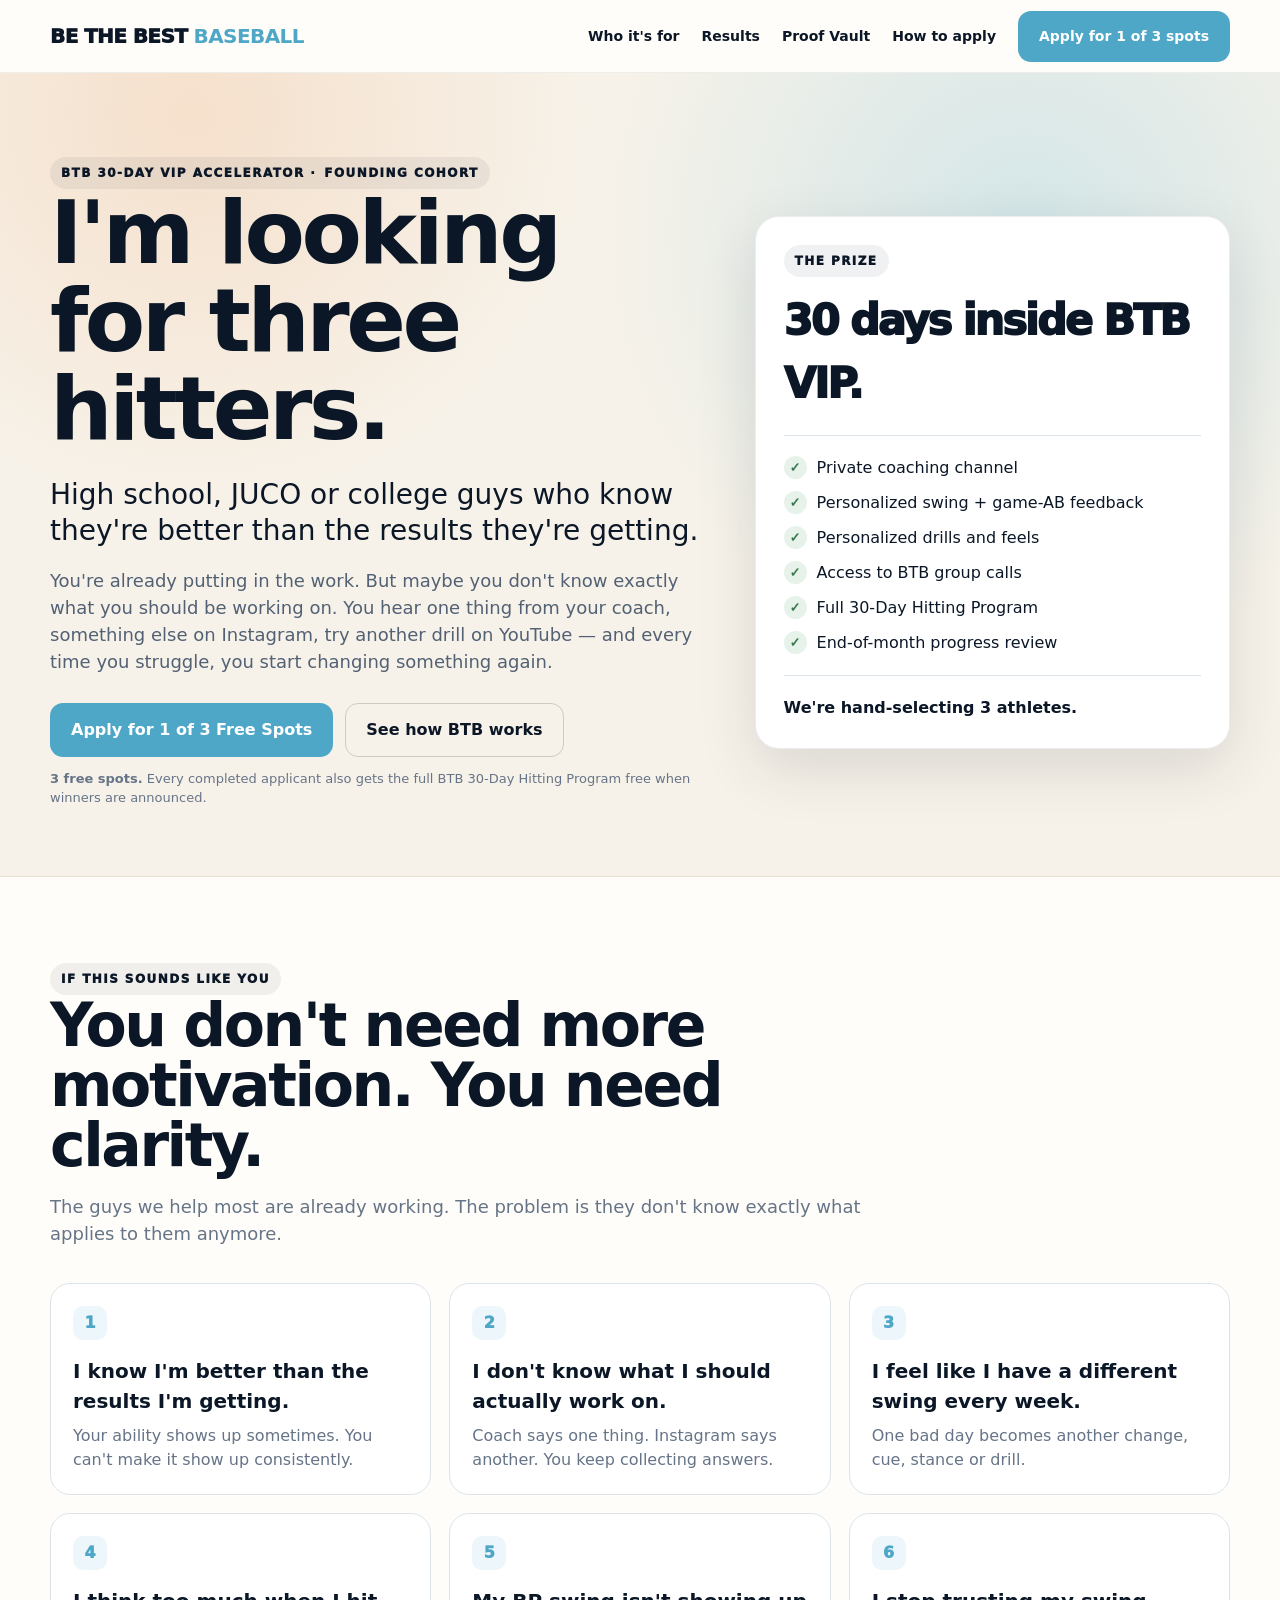
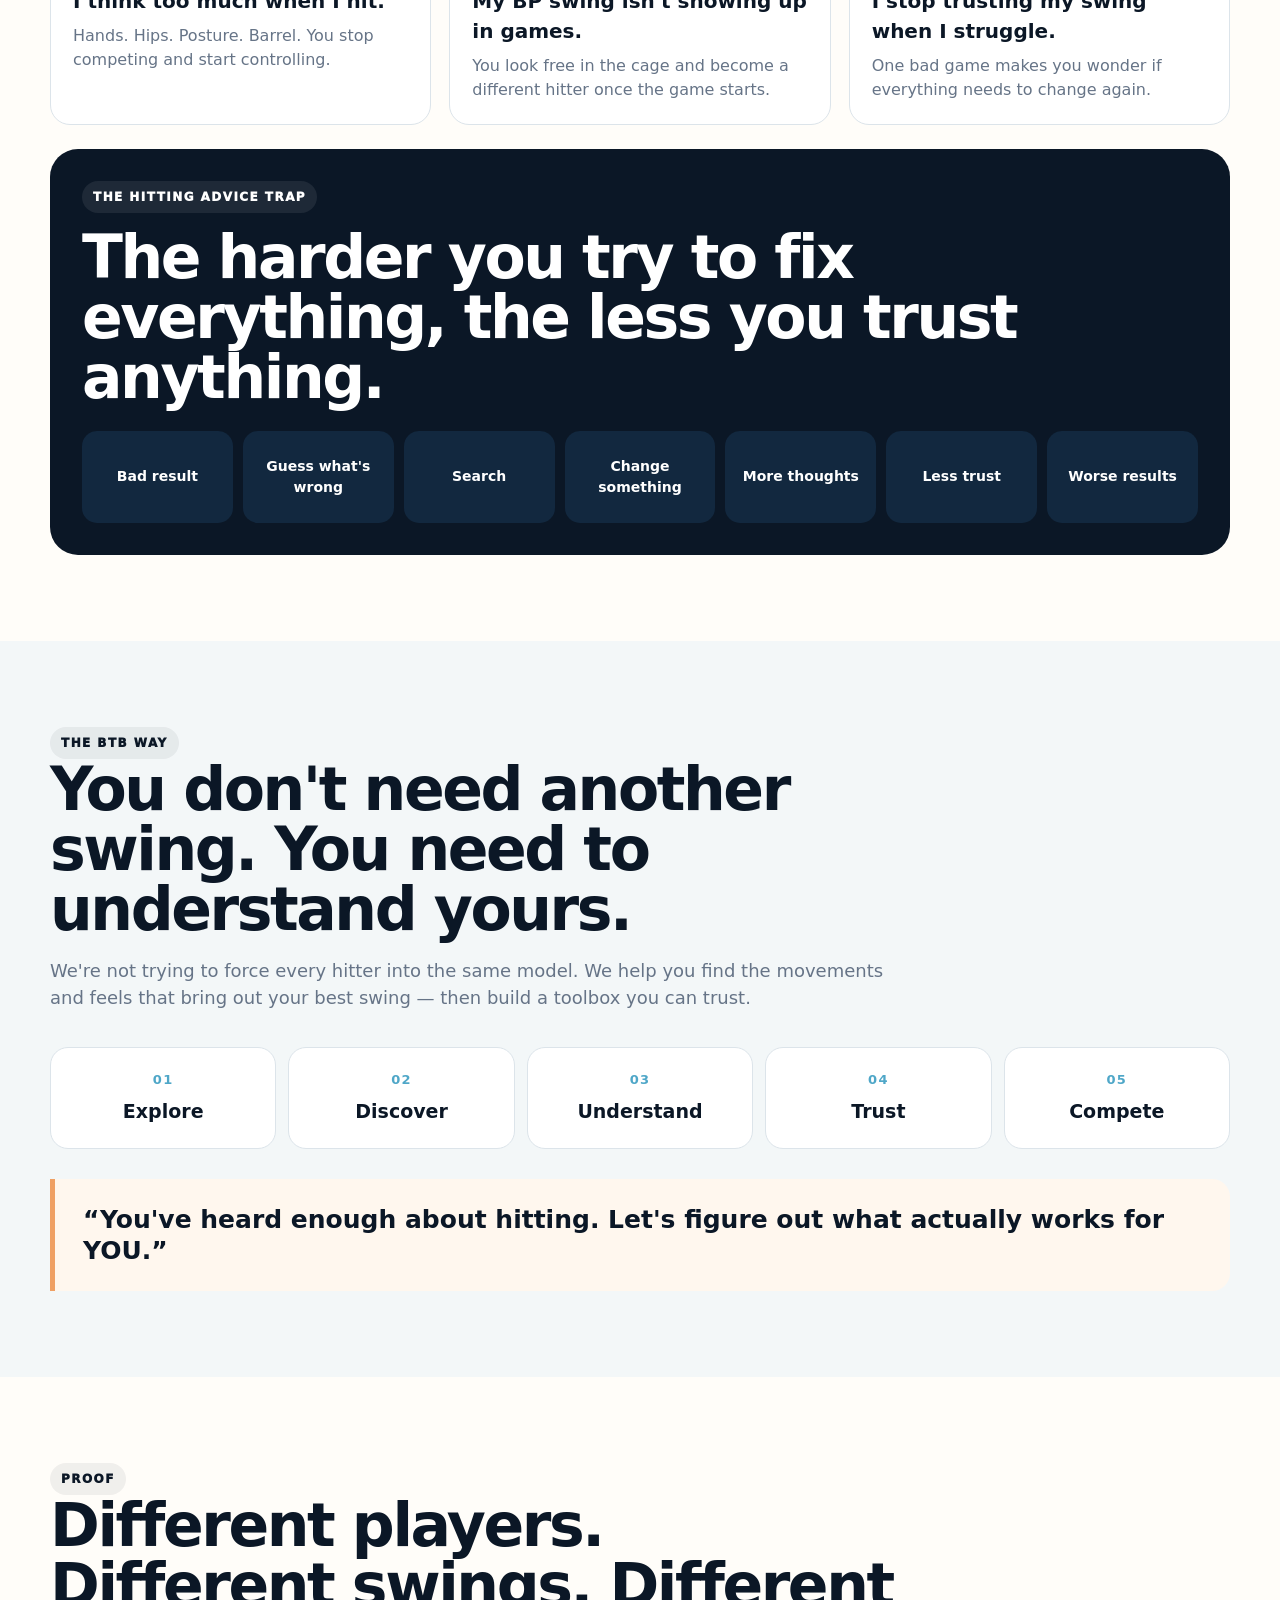
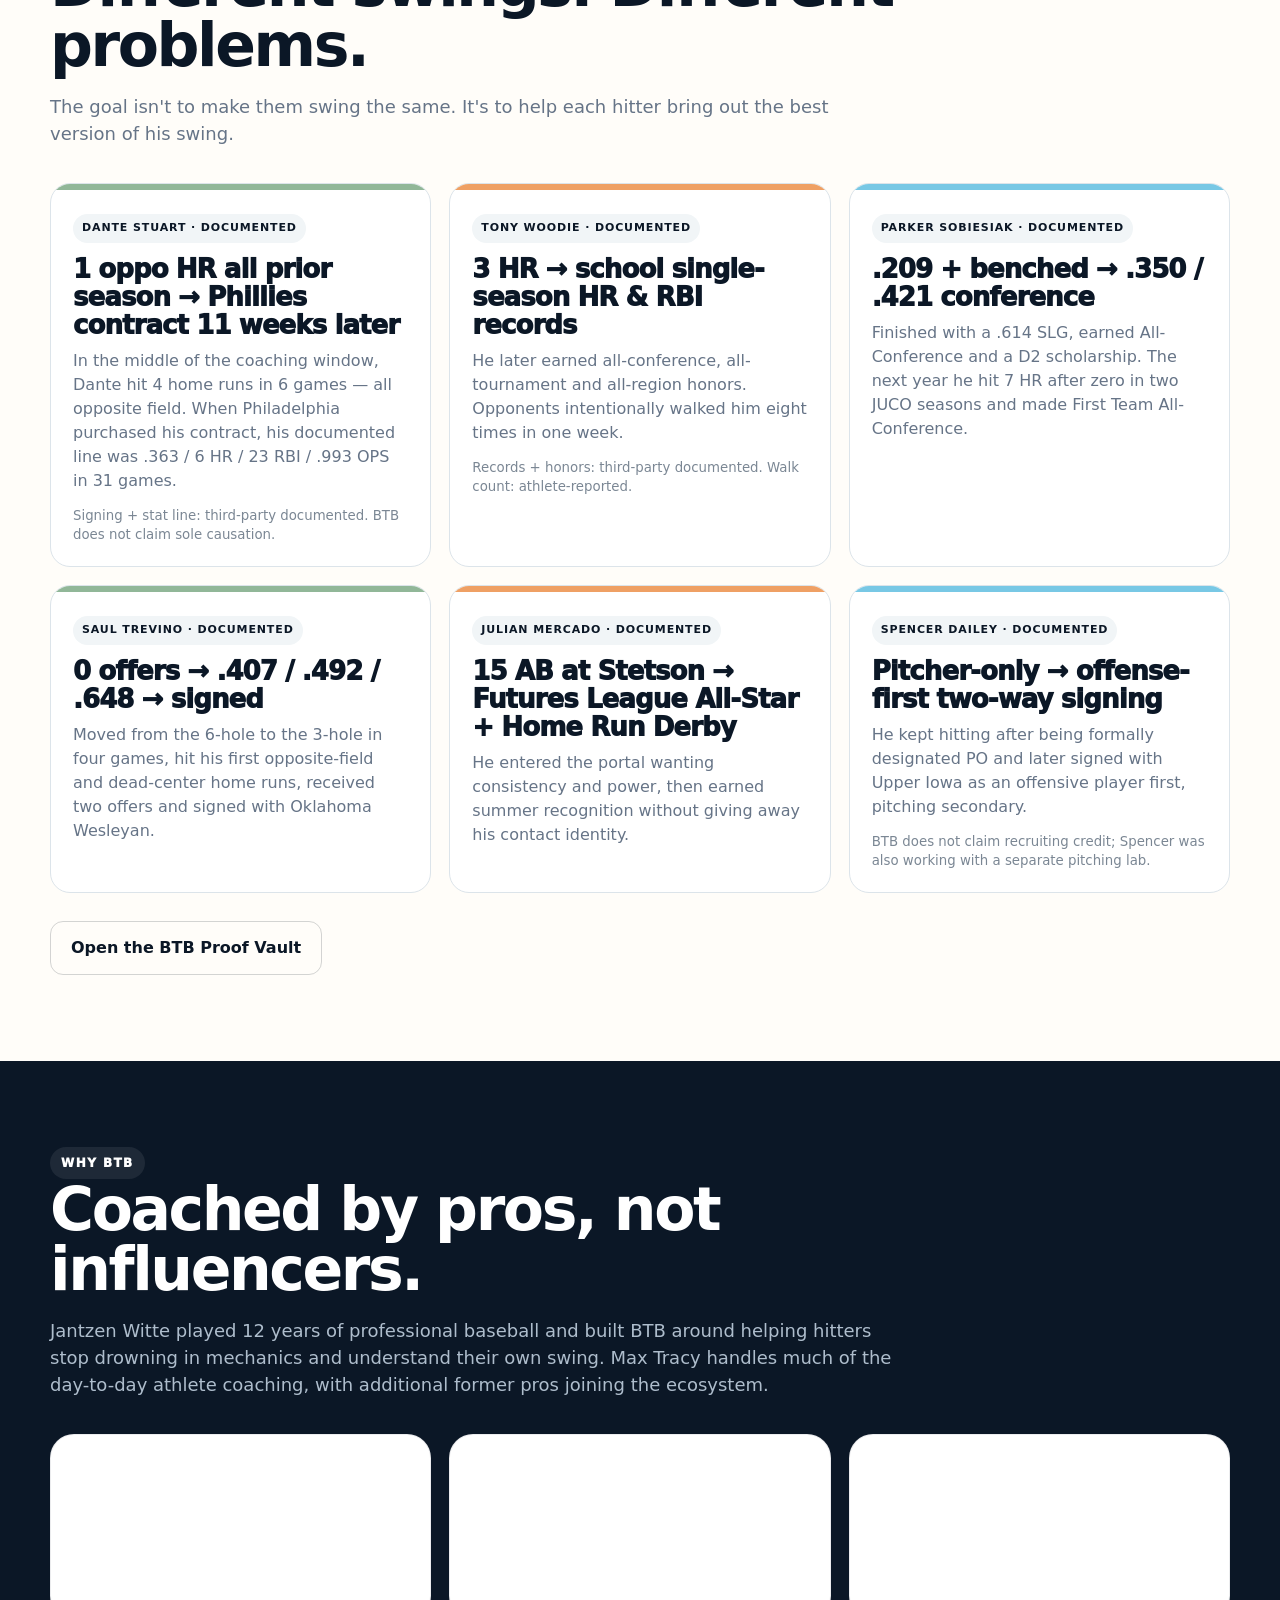
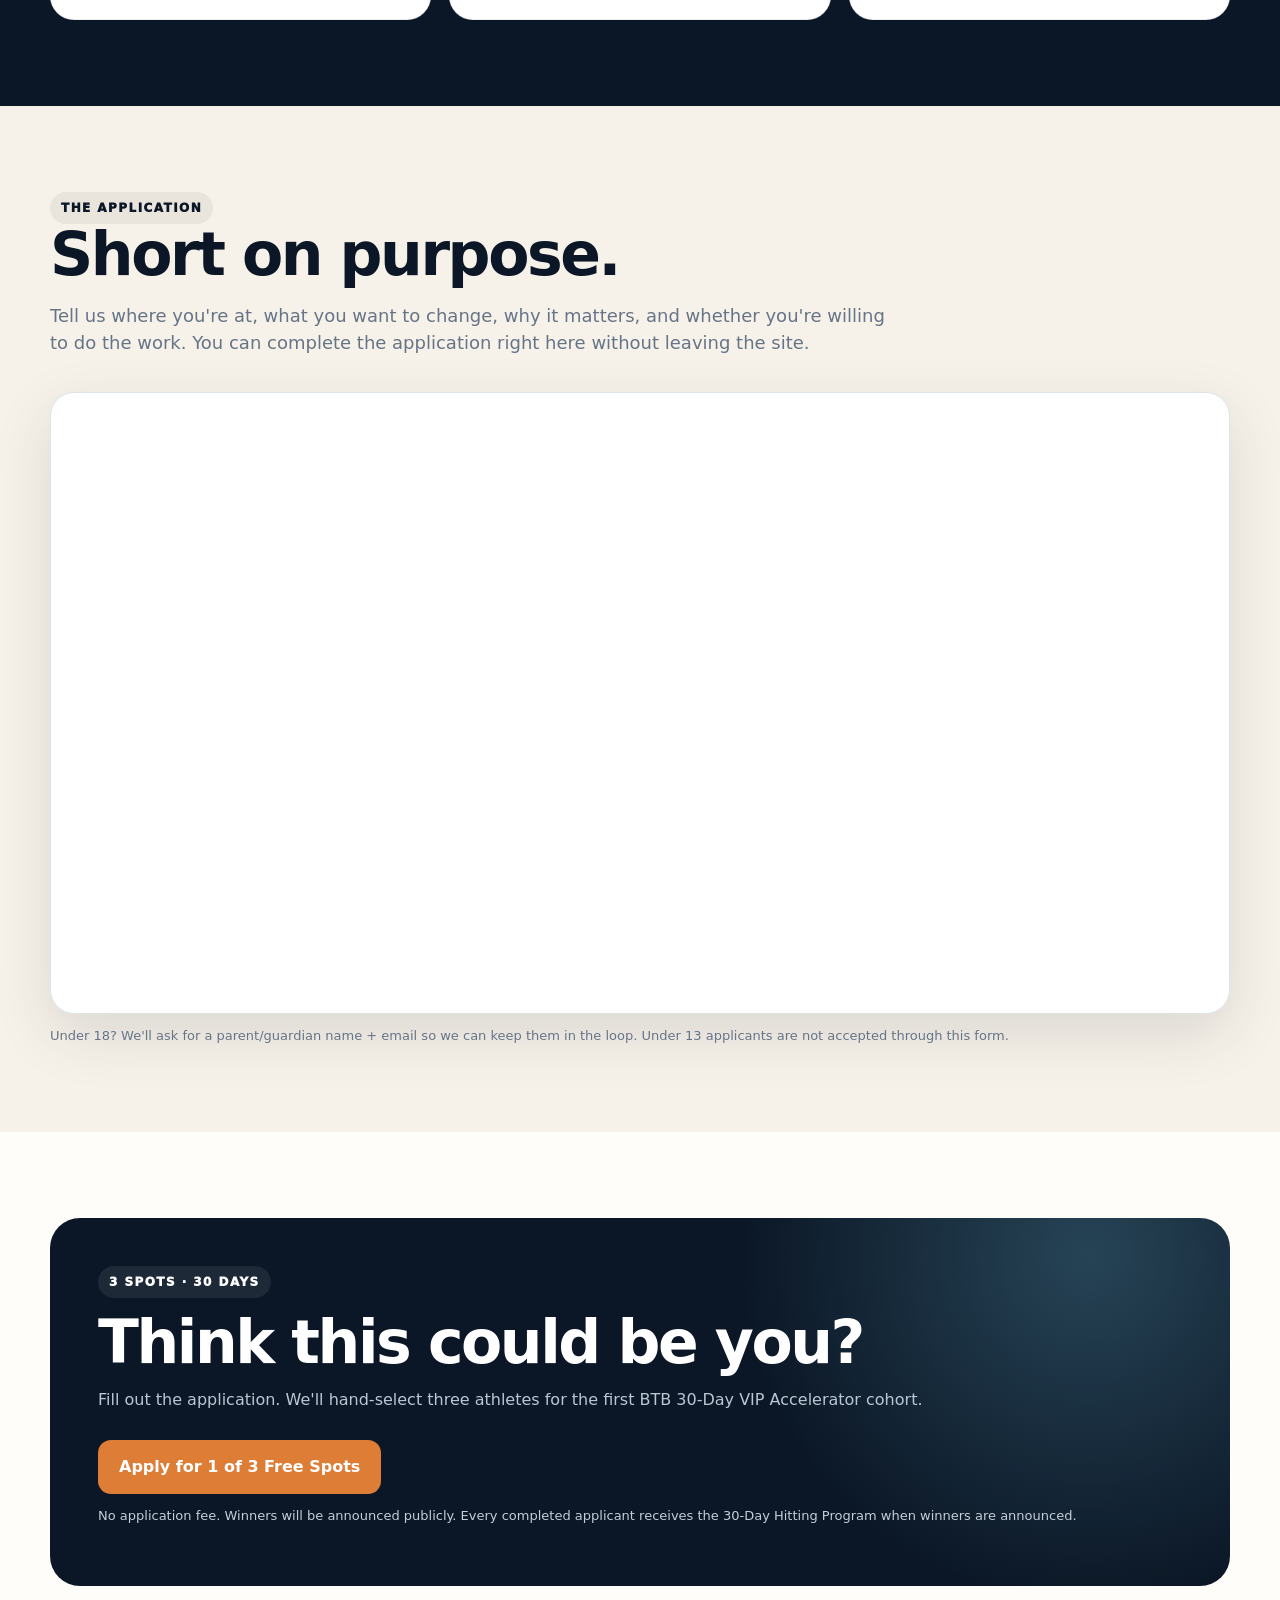
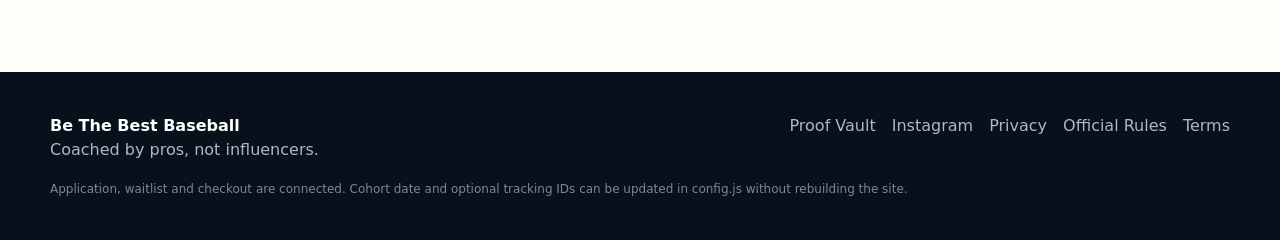
==== commit 80968c0c: "Fix Typeform inline embeds: use data-tf-widget, not data-tf-live The embed SDK's data-tf-live attrib" ====
--- a/index.html
+++ b/index.html
@@ -99,7 +99,7 @@
   <div class="wrap">
     <div class="section-head"><span class="eyebrow">The application</span><h2>Short on purpose.</h2><p>Tell us where you're at, what you want to change, why it matters, and whether you're willing to do the work. You can complete the application right here without leaving the site.</p></div>
     <div class="typeform-shell">
-      <div data-tf-live="oR6wAtQS"></div>
+      <div data-tf-widget="oR6wAtQS" data-tf-opacity="100" data-tf-medium="snippet"></div>
       <noscript><p><a class="btn sky js-apply" href="#">Open the application</a></p></noscript>
     </div>
     <div class="micro">Under 18? We'll ask for a parent/guardian name + email so we can keep them in the loop. Under 13 applicants are not accepted through this form.</div>
--- a/styles.css
+++ b/styles.css
@@ -1 +1 @@
-:root{--ink:#0b1726;--ink2:#14283f;--cream:#f7f2e9;--paper:#fffdf9;--sky:#78c8e5;--sky2:#4fa7c8;--orange:#efa064;--orange2:#dd7d36;--green:#91b798;--muted:#667487;--line:#dce4ea;--white:#fff;--shadow:0 20px 60px rgba(11,23,38,.12);--radius:24px;--max:1180px}*{box-sizing:border-box}html{scroll-behavior:smooth}body{margin:0;font-family:Inter,ui-sans-serif,system-ui,-apple-system,BlinkMacSystemFont,"Segoe UI",sans-serif;color:var(--ink);background:var(--paper);line-height:1.5}a{text-decoration:none;color:inherit}img{max-width:100%;display:block}.wrap{width:min(var(--max),calc(100% - 34px));margin:0 auto}.skip-link{position:absolute;left:-9999px;top:12px;background:#fff;padding:10px 14px;border-radius:8px;z-index:999}.skip-link:focus{left:12px}.nav{position:sticky;top:0;z-index:50;backdrop-filter:blur(16px);background:rgba(255,253,249,.92);border-bottom:1px solid rgba(11,23,38,.07)}.nav-inner{height:72px;display:flex;align-items:center;justify-content:space-between;gap:18px}.brand{font-weight:950;letter-spacing:-.03em;font-size:20px}.brand b{color:var(--sky2)}.nav-links{display:flex;align-items:center;gap:22px;font-weight:780;font-size:14px}.btn{display:inline-flex;align-items:center;justify-content:center;padding:14px 20px;border-radius:13px;border:1px solid transparent;background:var(--ink);color:#fff;font-weight:900;transition:.18s transform,.18s opacity,.18s background;cursor:pointer}.btn:hover{transform:translateY(-1px)}.btn.sky{background:var(--sky2)}.btn.orange{background:var(--orange2)}.btn.ghost{background:transparent;color:var(--ink);border-color:rgba(11,23,38,.18)}.btn.light{background:#fff;color:var(--ink)}.hero{padding:84px 0 68px;background:radial-gradient(circle at 80% 20%,rgba(120,200,229,.28),transparent 36%),radial-gradient(circle at 15% 5%,rgba(239,160,100,.22),transparent 30%),var(--cream);border-bottom:1px solid #e7dfd1}.hero-grid{display:grid;grid-template-columns:1.16fr .84fr;gap:48px;align-items:center}.eyebrow{display:inline-flex;gap:8px;align-items:center;padding:7px 11px;border-radius:999px;background:rgba(11,23,38,.06);text-transform:uppercase;letter-spacing:.12em;font-weight:950;font-size:12px}h1,h2,h3{margin:0;letter-spacing:-.04em;line-height:1}h1{font-size:clamp(48px,7vw,88px);max-width:920px}h2{font-size:clamp(36px,4.8vw,60px)}h3{font-size:24px}.lead{font-size:clamp(20px,2.2vw,28px);line-height:1.28;max-width:790px;margin:24px 0 14px}.sub{font-size:18px;color:#526174;max-width:770px}.hero-actions{display:flex;gap:12px;flex-wrap:wrap;margin-top:28px}.micro{font-size:13px;color:#667487;margin-top:12px}.card{background:#fff;border:1px solid rgba(11,23,38,.08);border-radius:var(--radius);box-shadow:var(--shadow);padding:28px}.card.compact{box-shadow:none}.price{font-size:58px;font-weight:950;color:var(--orange2);letter-spacing:-.055em}.line{height:1px;background:var(--line);margin:20px 0}.check{display:flex;gap:10px;align-items:flex-start;margin:11px 0}.check:before{content:"✓";display:grid;place-items:center;min-width:23px;height:23px;border-radius:50%;background:#e7f3ea;color:#37784a;font-size:13px;font-weight:950}.check.x:before{content:"×";background:#fff0ec;color:#9a4f43}.section{padding:86px 0}.section.alt{background:#f3f7f8}.section.dark{background:var(--ink);color:#fff}.section.cream{background:var(--cream)}.section-head{max-width:850px;margin-bottom:36px}.section-head p{font-size:18px;color:var(--muted)}.dark .section-head p{color:#aebdcc}.grid3{display:grid;grid-template-columns:repeat(3,1fr);gap:18px}.grid2{display:grid;grid-template-columns:repeat(2,1fr);gap:20px}.pain,.proof,.week,.fit-card,.question{border:1px solid var(--line);border-radius:20px;padding:22px;background:#fff}.pain .num{width:34px;height:34px;border-radius:10px;background:#edf7fb;color:var(--sky2);display:grid;place-items:center;font-weight:950;margin-bottom:16px}.pain strong,.proof strong{font-size:20px;display:block;margin-bottom:8px}.pain p,.proof p,.question span{margin:0;color:#667487}.trap{background:var(--ink);color:#fff;border-radius:28px;padding:32px;margin-top:24px}.trap-flow{display:grid;grid-template-columns:repeat(7,1fr);gap:10px;margin-top:24px}.trap-step{min-height:92px;padding:14px;border-radius:15px;background:#12283f;display:flex;align-items:center;justify-content:center;text-align:center;font-weight:800;font-size:14px}.method{display:grid;grid-template-columns:repeat(5,1fr);gap:12px;margin-top:28px}.method div{border-radius:18px;padding:22px 14px;text-align:center;border:1px solid var(--line);background:#fff}.method b{display:block;color:var(--sky2);font-size:13px;text-transform:uppercase;letter-spacing:.1em;margin-bottom:8px}.method strong{font-size:19px}.quote{margin:30px 0 0;padding:25px 28px;border-left:5px solid var(--orange);background:#fff7ee;border-radius:0 18px 18px 0;font-size:25px;font-weight:850;line-height:1.25}.proof-grid{display:grid;grid-template-columns:repeat(3,1fr);gap:18px}.proof{position:relative;overflow:hidden}.proof:before{content:"";position:absolute;inset:0 0 auto 0;height:6px;background:var(--sky)}.proof.orange:before{background:var(--orange)}.proof.green:before{background:var(--green)}.tag{display:inline-block;font-size:11px;font-weight:900;text-transform:uppercase;letter-spacing:.08em;border-radius:999px;background:#f1f5f7;padding:6px 9px;margin:8px 0 12px}.result{font-size:26px;font-weight:950;line-height:1.08;letter-spacing:-.035em;margin-bottom:10px}.proof small{display:block;color:#7b8794;margin-top:14px;line-height:1.4}.program-grid{display:grid;grid-template-columns:repeat(4,1fr);gap:14px;margin-top:28px}.week{padding:24px}.week .w{color:var(--sky2);font-weight:950;font-size:13px;text-transform:uppercase;letter-spacing:.12em}.week h3{margin:8px 0 10px}.week p{color:#667487;margin:0}.deliverables{display:grid;grid-template-columns:1fr 1fr;gap:22px;margin-top:32px}.fit{display:grid;grid-template-columns:1fr 1fr;gap:20px}.fit-card h3{margin-bottom:16px}.fit-card.good{border-color:#bdd5c3;background:#f5fbf6}.fit-card.no{border-color:#e5c2bc;background:#fff8f6}.application-preview{display:grid;grid-template-columns:.9fr 1.1fr;gap:30px;align-items:start}.application-questions{display:grid;gap:12px}.question b{display:block;font-size:18px;margin-bottom:6px}.cta{border-radius:30px;background:radial-gradient(circle at 88% 10%,rgba(120,200,229,.25),transparent 32%),var(--ink);color:#fff;padding:48px}.cta p{color:#b9c7d3}.faq{display:grid;gap:12px;margin-top:24px}details{border:1px solid var(--line);border-radius:14px;padding:16px 18px;background:#fff}summary{cursor:pointer;font-weight:900}details p{color:#667487}.soldout-banner{display:none;margin-top:14px;padding:14px;border-radius:12px;background:#fff2db;color:#8a551f;font-weight:850}.paid-phase-note{margin-top:14px;padding:14px;border-radius:12px;background:#edf7fb;color:#245f78;font-weight:760}.footer{background:#07101b;color:#aab9c6;padding:42px 0}.footer-grid{display:flex;justify-content:space-between;gap:24px;align-items:flex-start}.footer strong{color:#fff}.footer-links{display:flex;gap:16px;flex-wrap:wrap}.site-note{font-size:12px;color:#788999;margin-top:18px}.legal-shell{max-width:880px}.legal-shell h1{font-size:56px;margin:14px 0 10px}.legal-shell h2{font-size:28px;margin-top:34px}.legal-meta{color:#6a7785;margin-bottom:24px}.legal-callout{padding:18px;border-radius:16px;background:#fff;border:1px solid var(--line)}.sticky{display:none}.hidden{display:none!important}@media(max-width:930px){.hero-grid,.grid2,.fit,.deliverables,.application-preview{grid-template-columns:1fr}.grid3,.proof-grid{grid-template-columns:1fr 1fr}.program-grid{grid-template-columns:1fr 1fr}.trap-flow{grid-template-columns:1fr}.method{grid-template-columns:1fr}.nav-links a:not(.btn){display:none}}@media(max-width:620px){.wrap{width:min(var(--max),calc(100% - 24px))}.hero{padding:56px 0 50px}h1{font-size:48px}.section{padding:64px 0}.grid3,.proof-grid,.program-grid{grid-template-columns:1fr}.nav-inner{height:64px}.nav .btn{display:none}.cta{padding:30px 22px}.price{font-size:52px}.footer-grid{flex-direction:column}.sticky{display:flex;gap:8px;position:fixed;left:12px;right:12px;bottom:12px;z-index:70}.sticky .btn{flex:1;box-shadow:0 12px 32px rgba(0,0,0,.25)}}+:root{--ink:#0b1726;--ink2:#14283f;--cream:#f7f2e9;--paper:#fffdf9;--sky:#78c8e5;--sky2:#4fa7c8;--orange:#efa064;--orange2:#dd7d36;--green:#91b798;--muted:#667487;--line:#dce4ea;--white:#fff;--shadow:0 20px 60px rgba(11,23,38,.12);--radius:24px;--max:1180px}*{box-sizing:border-box}html{scroll-behavior:smooth}body{margin:0;font-family:Inter,ui-sans-serif,system-ui,-apple-system,BlinkMacSystemFont,"Segoe UI",sans-serif;color:var(--ink);background:var(--paper);line-height:1.5}a{text-decoration:none;color:inherit}img{max-width:100%;display:block}.wrap{width:min(var(--max),calc(100% - 34px));margin:0 auto}.skip-link{position:absolute;left:-9999px;top:12px;background:#fff;padding:10px 14px;border-radius:8px;z-index:999}.skip-link:focus{left:12px}.nav{position:sticky;top:0;z-index:50;backdrop-filter:blur(16px);background:rgba(255,253,249,.92);border-bottom:1px solid rgba(11,23,38,.07)}.nav-inner{height:72px;display:flex;align-items:center;justify-content:space-between;gap:18px}.brand{font-weight:950;letter-spacing:-.03em;font-size:20px}.brand b{color:var(--sky2)}.nav-links{display:flex;align-items:center;gap:22px;font-weight:780;font-size:14px}.btn{display:inline-flex;align-items:center;justify-content:center;padding:14px 20px;border-radius:13px;border:1px solid transparent;background:var(--ink);color:#fff;font-weight:900;transition:.18s transform,.18s opacity,.18s background;cursor:pointer}.btn:hover{transform:translateY(-1px)}.btn.sky{background:var(--sky2)}.btn.orange{background:var(--orange2)}.btn.ghost{background:transparent;color:var(--ink);border-color:rgba(11,23,38,.18)}.btn.light{background:#fff;color:var(--ink)}.hero{padding:84px 0 68px;background:radial-gradient(circle at 80% 20%,rgba(120,200,229,.28),transparent 36%),radial-gradient(circle at 15% 5%,rgba(239,160,100,.22),transparent 30%),var(--cream);border-bottom:1px solid #e7dfd1}.hero-grid{display:grid;grid-template-columns:1.16fr .84fr;gap:48px;align-items:center}.eyebrow{display:inline-flex;gap:8px;align-items:center;padding:7px 11px;border-radius:999px;background:rgba(11,23,38,.06);text-transform:uppercase;letter-spacing:.12em;font-weight:950;font-size:12px}h1,h2,h3{margin:0;letter-spacing:-.04em;line-height:1}h1{font-size:clamp(48px,7vw,88px);max-width:920px}h2{font-size:clamp(36px,4.8vw,60px)}h3{font-size:24px}.lead{font-size:clamp(20px,2.2vw,28px);line-height:1.28;max-width:790px;margin:24px 0 14px}.sub{font-size:18px;color:#526174;max-width:770px}.hero-actions{display:flex;gap:12px;flex-wrap:wrap;margin-top:28px}.micro{font-size:13px;color:#667487;margin-top:12px}.card{background:#fff;border:1px solid rgba(11,23,38,.08);border-radius:var(--radius);box-shadow:var(--shadow);padding:28px}.card.compact{box-shadow:none}.price{font-size:58px;font-weight:950;color:var(--orange2);letter-spacing:-.055em}.line{height:1px;background:var(--line);margin:20px 0}.check{display:flex;gap:10px;align-items:flex-start;margin:11px 0}.check:before{content:"✓";display:grid;place-items:center;min-width:23px;height:23px;border-radius:50%;background:#e7f3ea;color:#37784a;font-size:13px;font-weight:950}.check.x:before{content:"×";background:#fff0ec;color:#9a4f43}.section{padding:86px 0}.section.alt{background:#f3f7f8}.section.dark{background:var(--ink);color:#fff}.section.cream{background:var(--cream)}.section-head{max-width:850px;margin-bottom:36px}.section-head p{font-size:18px;color:var(--muted)}.dark .section-head p{color:#aebdcc}.grid3{display:grid;grid-template-columns:repeat(3,1fr);gap:18px}.grid2{display:grid;grid-template-columns:repeat(2,1fr);gap:20px}.pain,.proof,.week,.fit-card,.question{border:1px solid var(--line);border-radius:20px;padding:22px;background:#fff}.pain .num{width:34px;height:34px;border-radius:10px;background:#edf7fb;color:var(--sky2);display:grid;place-items:center;font-weight:950;margin-bottom:16px}.pain strong,.proof strong{font-size:20px;display:block;margin-bottom:8px}.pain p,.proof p,.question span{margin:0;color:#667487}.trap{background:var(--ink);color:#fff;border-radius:28px;padding:32px;margin-top:24px}.trap-flow{display:grid;grid-template-columns:repeat(7,1fr);gap:10px;margin-top:24px}.trap-step{min-height:92px;padding:14px;border-radius:15px;background:#12283f;display:flex;align-items:center;justify-content:center;text-align:center;font-weight:800;font-size:14px}.method{display:grid;grid-template-columns:repeat(5,1fr);gap:12px;margin-top:28px}.method div{border-radius:18px;padding:22px 14px;text-align:center;border:1px solid var(--line);background:#fff}.method b{display:block;color:var(--sky2);font-size:13px;text-transform:uppercase;letter-spacing:.1em;margin-bottom:8px}.method strong{font-size:19px}.quote{margin:30px 0 0;padding:25px 28px;border-left:5px solid var(--orange);background:#fff7ee;border-radius:0 18px 18px 0;font-size:25px;font-weight:850;line-height:1.25}.proof-grid{display:grid;grid-template-columns:repeat(3,1fr);gap:18px}.proof{position:relative;overflow:hidden}.proof:before{content:"";position:absolute;inset:0 0 auto 0;height:6px;background:var(--sky)}.proof.orange:before{background:var(--orange)}.proof.green:before{background:var(--green)}.tag{display:inline-block;font-size:11px;font-weight:900;text-transform:uppercase;letter-spacing:.08em;border-radius:999px;background:#f1f5f7;padding:6px 9px;margin:8px 0 12px}.result{font-size:26px;font-weight:950;line-height:1.08;letter-spacing:-.035em;margin-bottom:10px}.proof small{display:block;color:#7b8794;margin-top:14px;line-height:1.4}.program-grid{display:grid;grid-template-columns:repeat(4,1fr);gap:14px;margin-top:28px}.week{padding:24px}.week .w{color:var(--sky2);font-weight:950;font-size:13px;text-transform:uppercase;letter-spacing:.12em}.week h3{margin:8px 0 10px}.week p{color:#667487;margin:0}.deliverables{display:grid;grid-template-columns:1fr 1fr;gap:22px;margin-top:32px}.fit{display:grid;grid-template-columns:1fr 1fr;gap:20px}.fit-card h3{margin-bottom:16px}.fit-card.good{border-color:#bdd5c3;background:#f5fbf6}.fit-card.no{border-color:#e5c2bc;background:#fff8f6}.application-preview{display:grid;grid-template-columns:.9fr 1.1fr;gap:30px;align-items:start}.application-questions{display:grid;gap:12px}.question b{display:block;font-size:18px;margin-bottom:6px}.cta{border-radius:30px;background:radial-gradient(circle at 88% 10%,rgba(120,200,229,.25),transparent 32%),var(--ink);color:#fff;padding:48px}.cta p{color:#b9c7d3}.faq{display:grid;gap:12px;margin-top:24px}details{border:1px solid var(--line);border-radius:14px;padding:16px 18px;background:#fff}summary{cursor:pointer;font-weight:900}details p{color:#667487}.soldout-banner{display:none;margin-top:14px;padding:14px;border-radius:12px;background:#fff2db;color:#8a551f;font-weight:850}.paid-phase-note{margin-top:14px;padding:14px;border-radius:12px;background:#edf7fb;color:#245f78;font-weight:760}.footer{background:#07101b;color:#aab9c6;padding:42px 0}.footer-grid{display:flex;justify-content:space-between;gap:24px;align-items:flex-start}.footer strong{color:#fff}.footer-links{display:flex;gap:16px;flex-wrap:wrap}.site-note{font-size:12px;color:#788999;margin-top:18px}.legal-shell{max-width:880px}.legal-shell h1{font-size:56px;margin:14px 0 10px}.legal-shell h2{font-size:28px;margin-top:34px}.legal-meta{color:#6a7785;margin-bottom:24px}.legal-callout{padding:18px;border-radius:16px;background:#fff;border:1px solid var(--line)}.sticky{display:none}.hidden{display:none!important}@media(max-width:930px){.hero-grid,.grid2,.fit,.deliverables,.application-preview{grid-template-columns:1fr}.grid3,.proof-grid{grid-template-columns:1fr 1fr}.program-grid{grid-template-columns:1fr 1fr}.trap-flow{grid-template-columns:1fr}.method{grid-template-columns:1fr}.nav-links a:not(.btn){display:none}}@media(max-width:620px){.wrap{width:min(var(--max),calc(100% - 24px))}.hero{padding:56px 0 50px}h1{font-size:48px}.section{padding:64px 0}.grid3,.proof-grid,.program-grid{grid-template-columns:1fr}.nav-inner{height:64px}.nav .btn{display:none}.cta{padding:30px 22px}.price{font-size:52px}.footer-grid{flex-direction:column}.sticky{display:flex;gap:8px;position:fixed;left:12px;right:12px;bottom:12px;z-index:70}.sticky .btn{flex:1;box-shadow:0 12px 32px rgba(0,0,0,.25)}}.typeform-shell{background:#fff;border:1px solid var(--line);border-radius:24px;box-shadow:var(--shadow);padding:10px;overflow:hidden;min-height:620px}.typeform-shell>[data-tf-live]{min-height:600px}.typeform-shell>[data-tf-widget]{height:600px}@media(max-width:620px){.typeform-shell{padding:0;min-height:680px;border-radius:18px}.typeform-shell>[data-tf-live]{min-height:660px}.typeform-shell>[data-tf-widget]{height:660px}}
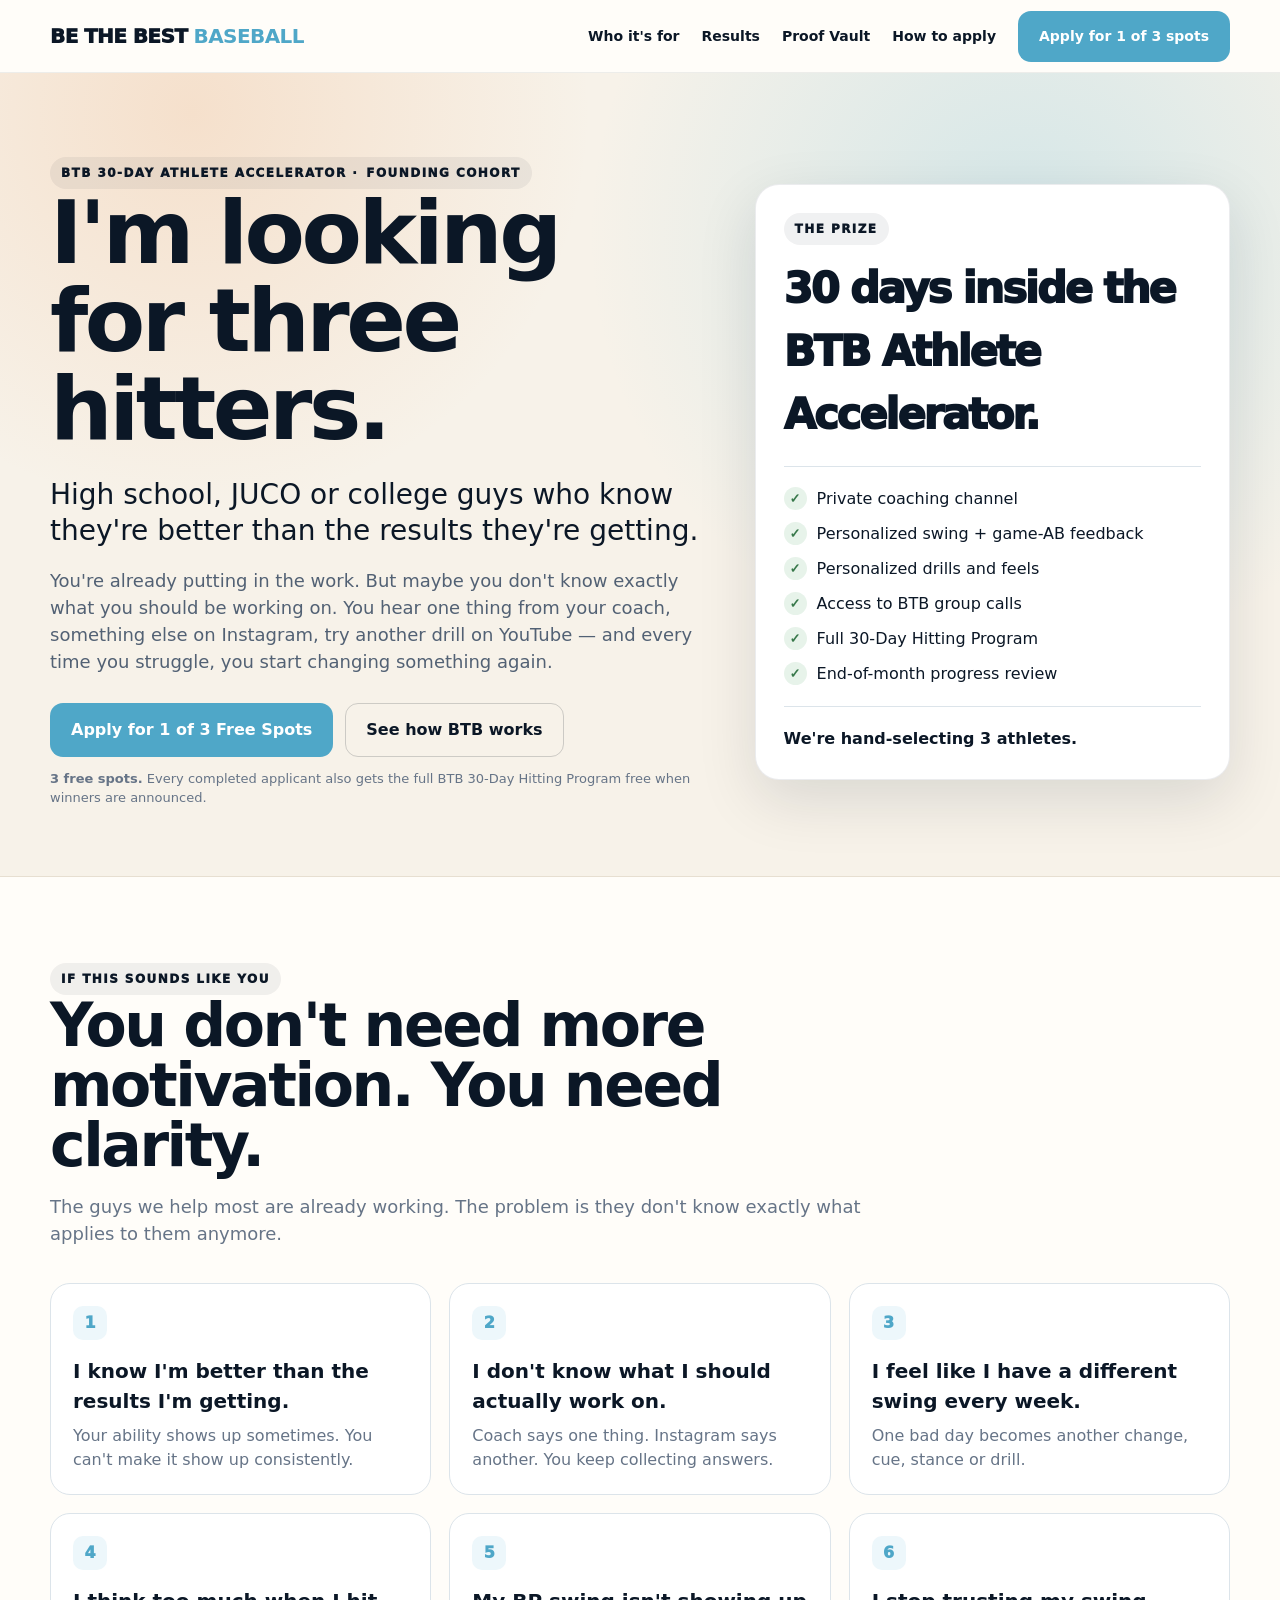
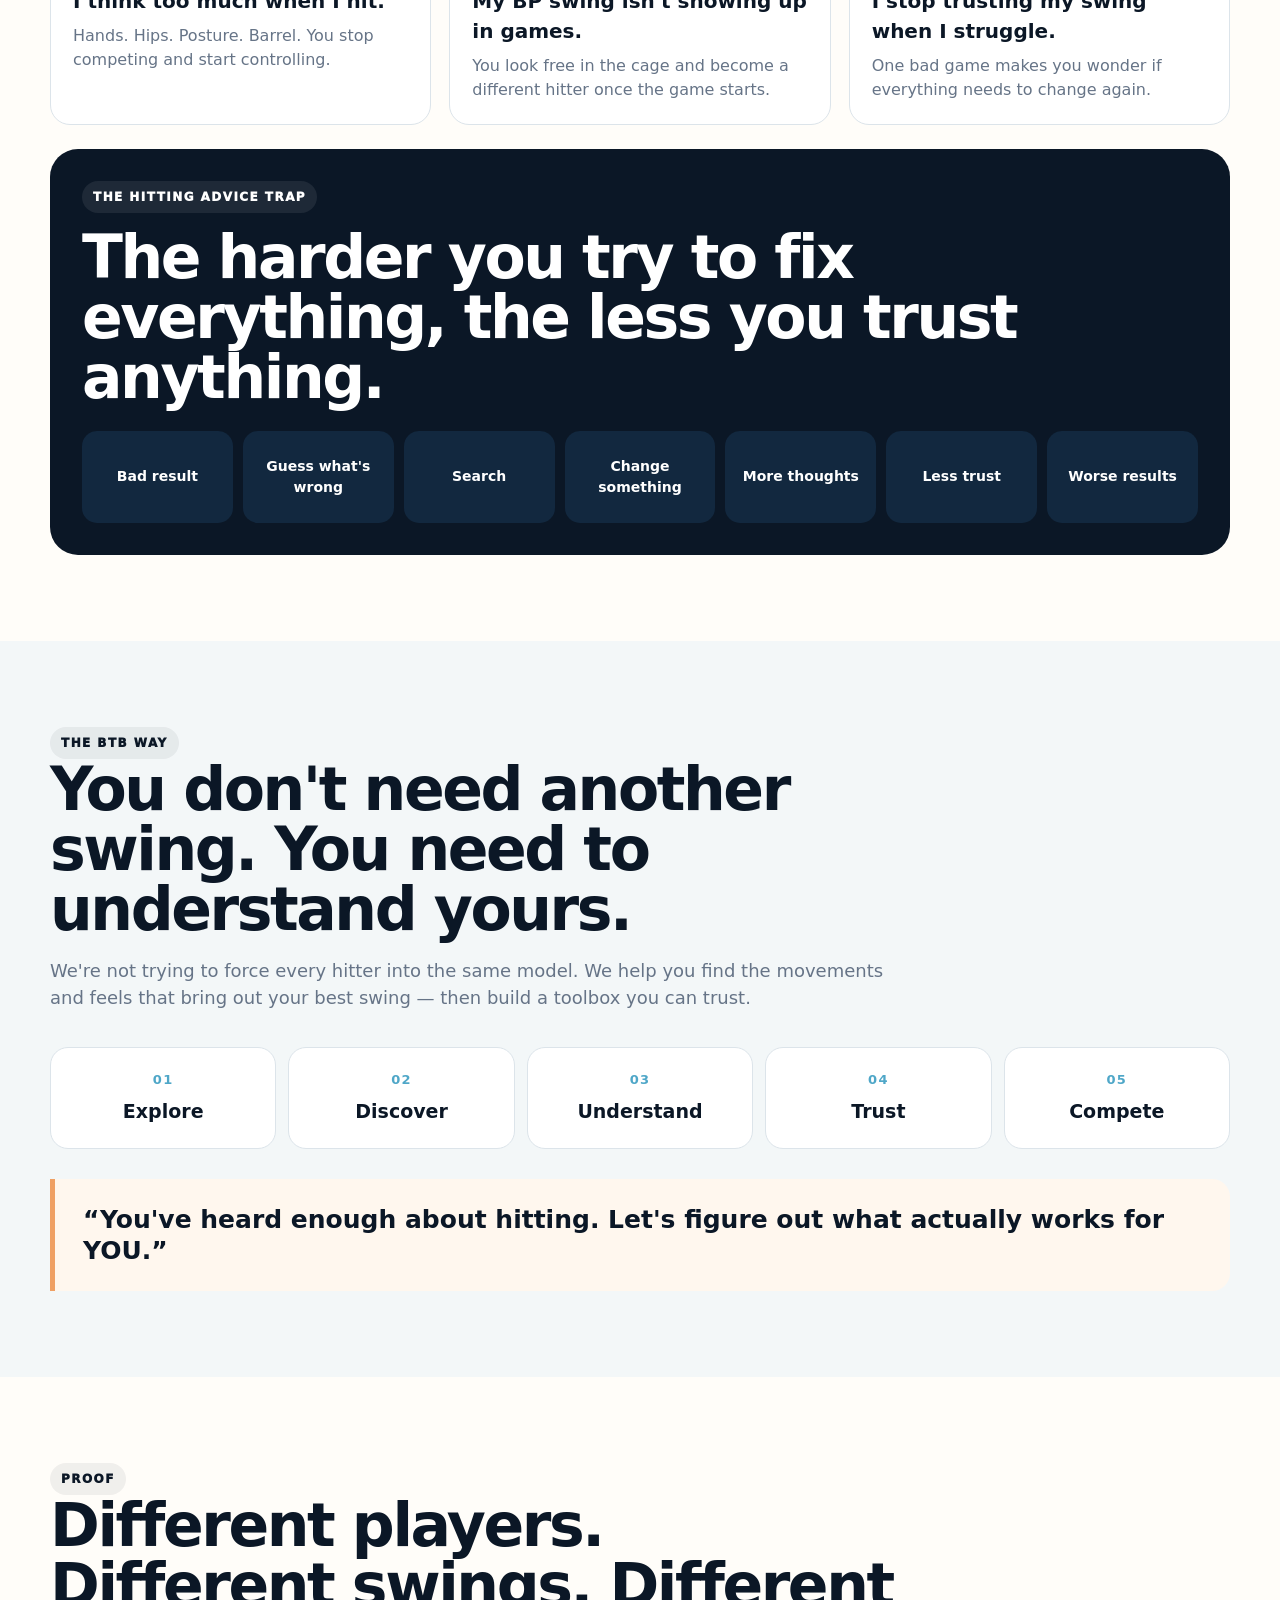
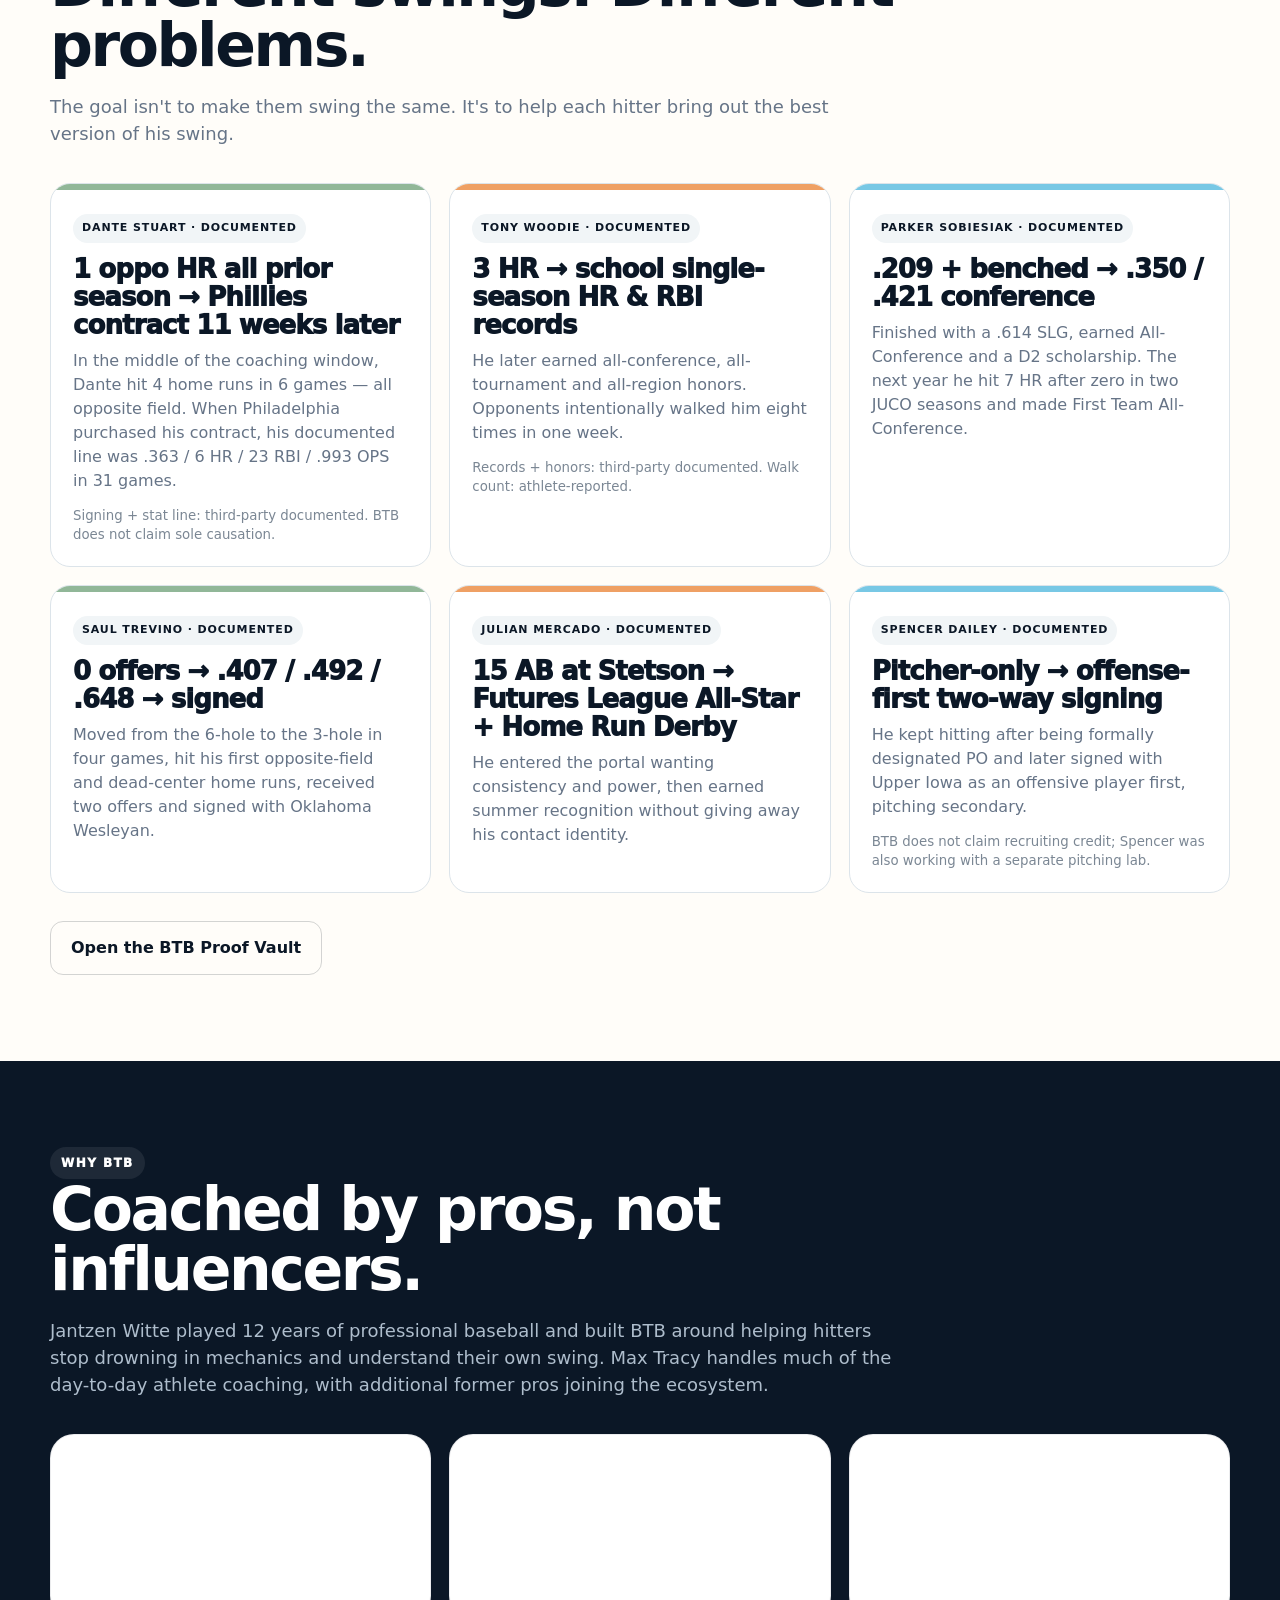
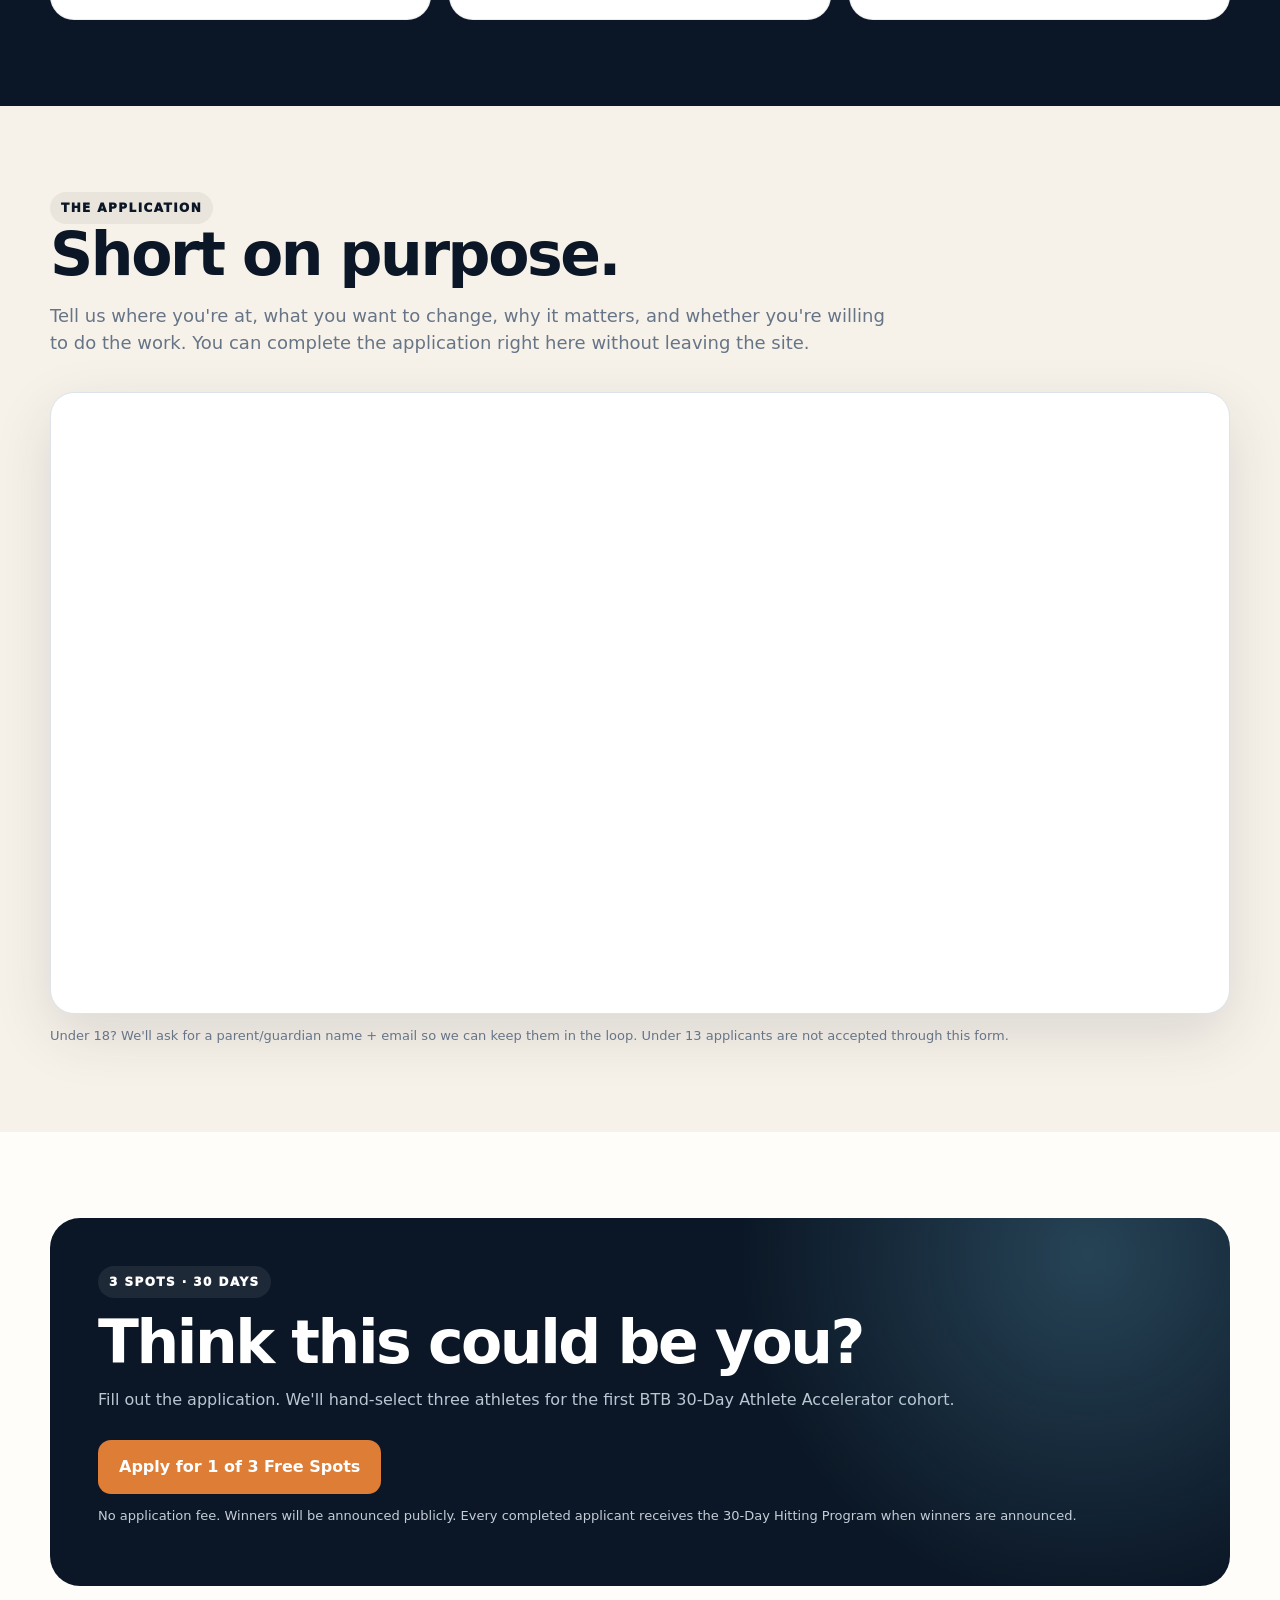
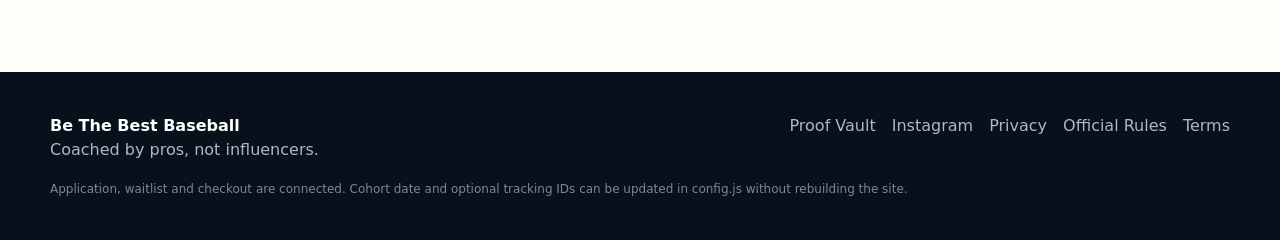
==== commit cad889b0: "Rename VIP language to BTB Athlete Accelerator" ====
--- a/index.html
+++ b/index.html
@@ -3,9 +3,9 @@
 <head>
   <meta charset="utf-8">
   <meta name="viewport" content="width=device-width,initial-scale=1">
-  <title>BTB 30-Day VIP Accelerator — Apply for 1 of 3 Free Spots</title>
-  <meta name="description" content="Apply for one of three free spots in the BTB 30-Day VIP Accelerator for high school, JUCO and college hitters.">
-  <meta property="og:title" content="BTB 30-Day VIP Accelerator">
+  <title>BTB 30-Day Athlete Accelerator — Apply for 1 of 3 Free Spots</title>
+  <meta name="description" content="Apply for one of three free spots in the BTB 30-Day Athlete Accelerator for high school, JUCO and college hitters.">
+  <meta property="og:title" content="BTB 30-Day Athlete Accelerator">
   <meta property="og:description" content="Three hitters will get 30 days of personalized BTB coaching free.">
   <meta property="og:type" content="website">
   <meta name="theme-color" content="#0b1726">
@@ -24,7 +24,7 @@
 <header id="top" class="hero">
   <div class="wrap hero-grid">
     <div>
-      <span class="eyebrow">BTB 30-Day VIP Accelerator · <span data-cohort>Founding Cohort</span></span>
+      <span class="eyebrow">BTB 30-Day Athlete Accelerator · <span data-cohort>Founding Cohort</span></span>
       <h1>I'm looking for three hitters.</h1>
       <p class="lead">High school, JUCO or college guys who know they're better than the results they're getting.</p>
       <p class="sub">You're already putting in the work. But maybe you don't know exactly what you should be working on. You hear one thing from your coach, something else on Instagram, try another drill on YouTube — and every time you struggle, you start changing something again.</p>
@@ -33,7 +33,7 @@
     </div>
     <aside class="card" aria-label="What winners receive">
       <span class="eyebrow">The prize</span>
-      <div class="price" style="color:#0b1726;font-size:42px;margin-top:12px">30 days inside BTB VIP.</div>
+      <div class="price" style="color:#0b1726;font-size:42px;margin-top:12px">30 days inside the BTB Athlete Accelerator.</div>
       <div class="line"></div>
       <div class="check">Private coaching channel</div>
       <div class="check">Personalized swing + game-AB feedback</div>
@@ -107,7 +107,7 @@
 </section>
 
 <section class="section">
-  <div class="wrap"><div class="cta"><span class="eyebrow" style="background:rgba(255,255,255,.08)">3 spots · 30 days</span><h2 style="margin-top:14px">Think this could be you?</h2><p>Fill out the application. We'll hand-select three athletes for the first BTB 30-Day VIP Accelerator cohort.</p><div class="hero-actions"><a class="btn orange js-apply" href="#">Apply for 1 of 3 Free Spots</a></div><p class="micro" style="color:#c4ced8">No application fee. Winners will be announced publicly. Every completed applicant receives the 30-Day Hitting Program when winners are announced.</p></div></div>
+  <div class="wrap"><div class="cta"><span class="eyebrow" style="background:rgba(255,255,255,.08)">3 spots · 30 days</span><h2 style="margin-top:14px">Think this could be you?</h2><p>Fill out the application. We'll hand-select three athletes for the first BTB 30-Day Athlete Accelerator cohort.</p><div class="hero-actions"><a class="btn orange js-apply" href="#">Apply for 1 of 3 Free Spots</a></div><p class="micro" style="color:#c4ced8">No application fee. Winners will be announced publicly. Every completed applicant receives the 30-Day Hitting Program when winners are announced.</p></div></div>
 </section>
 </main>
 <footer class="footer"><div class="wrap footer-grid"><div><strong>Be The Best Baseball</strong><br>Coached by pros, not influencers.</div><div class="footer-links"><a href="proof.html">Proof Vault</a><a class="js-instagram" href="#">Instagram</a><a class="js-privacy" href="#">Privacy</a><a class="js-rules" href="#">Official Rules</a><a class="js-terms" href="#">Terms</a></div></div><div class="wrap"><div class="site-note">Application, waitlist and checkout are connected. Cohort date and optional tracking IDs can be updated in config.js without rebuilding the site.</div></div></footer>
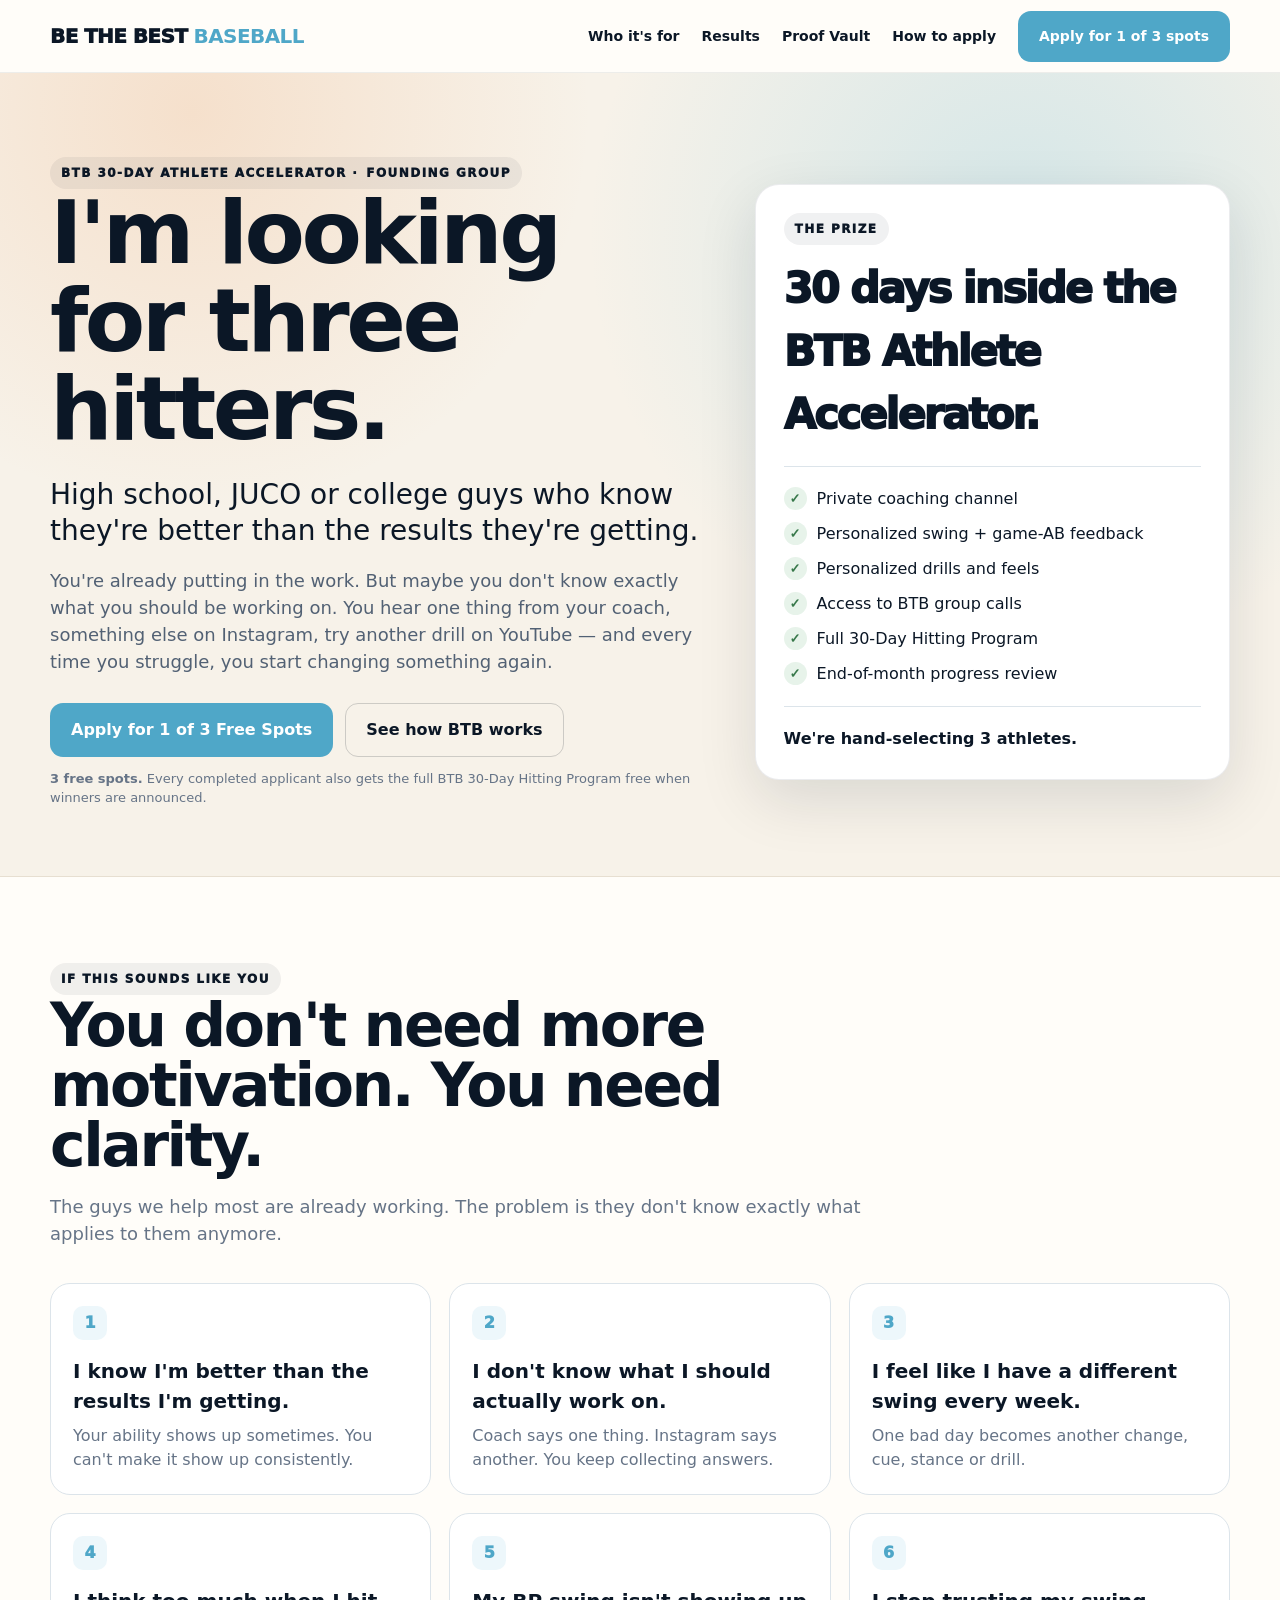
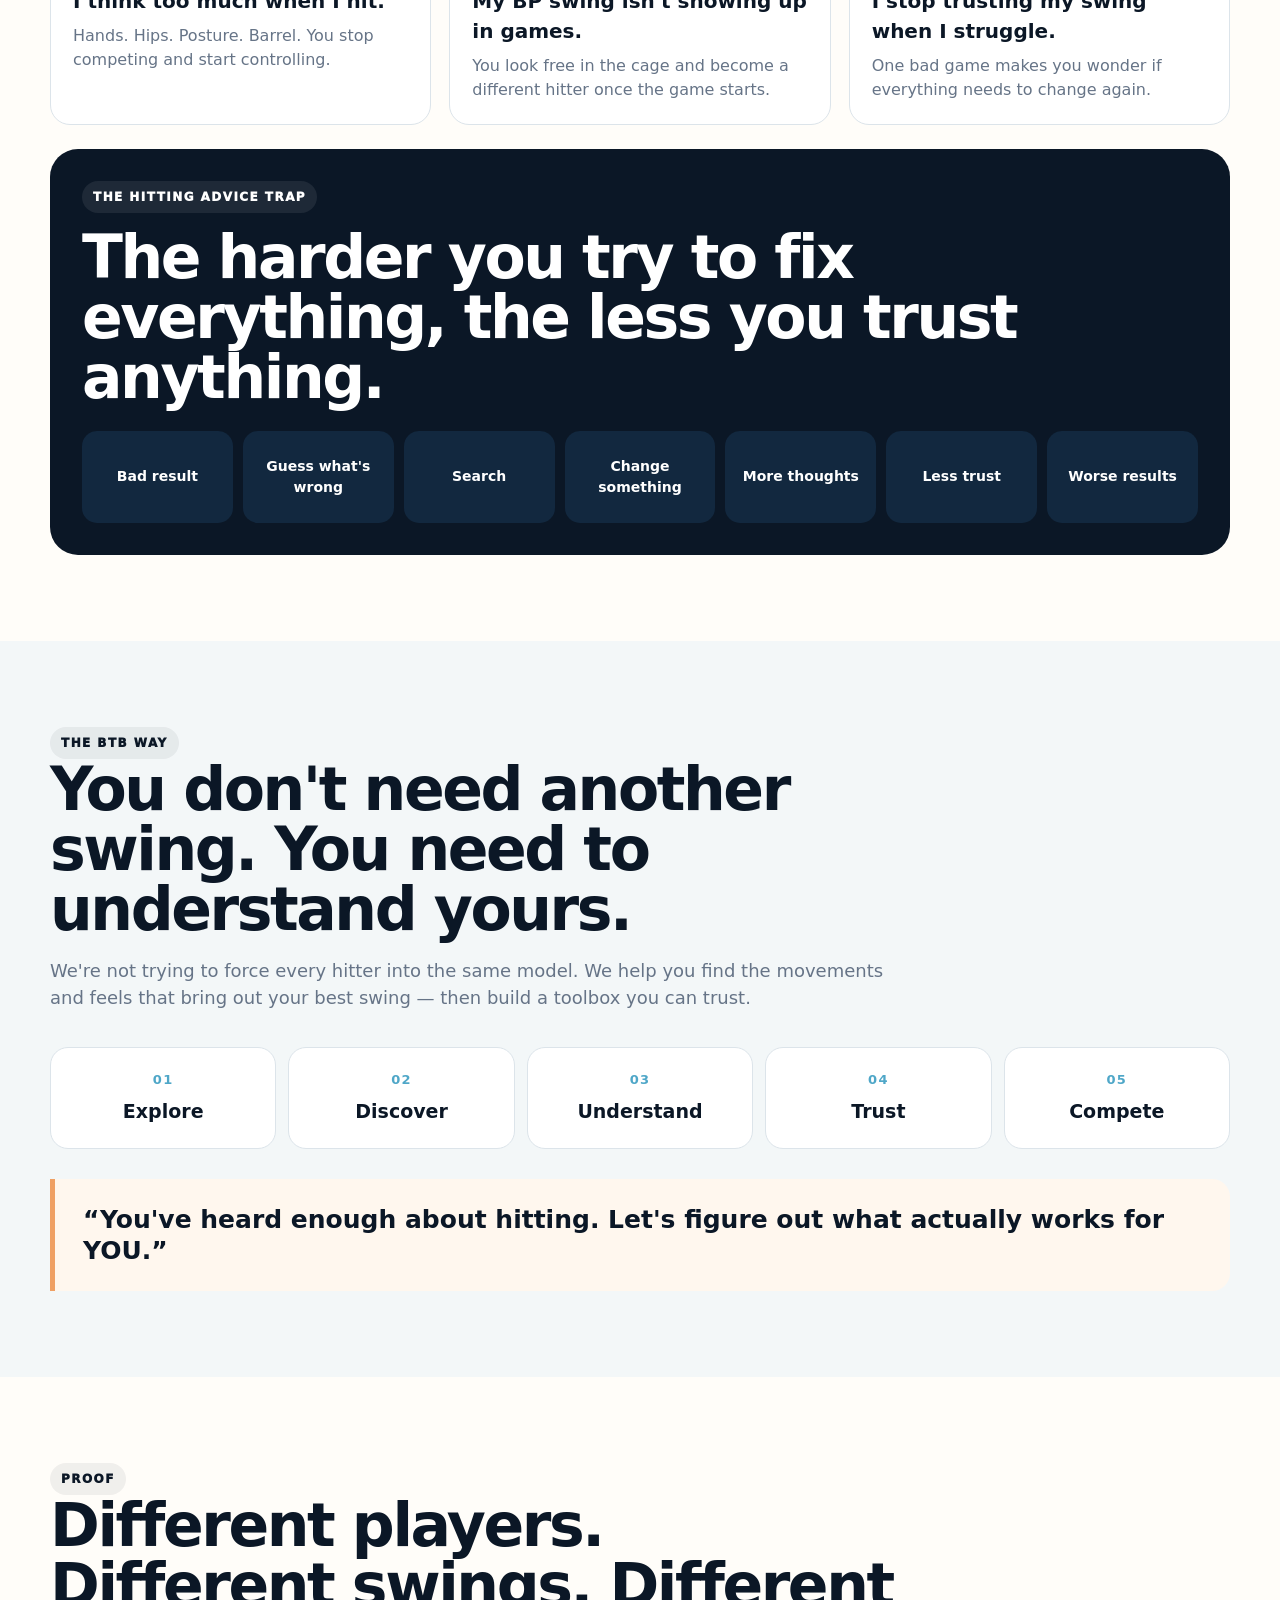
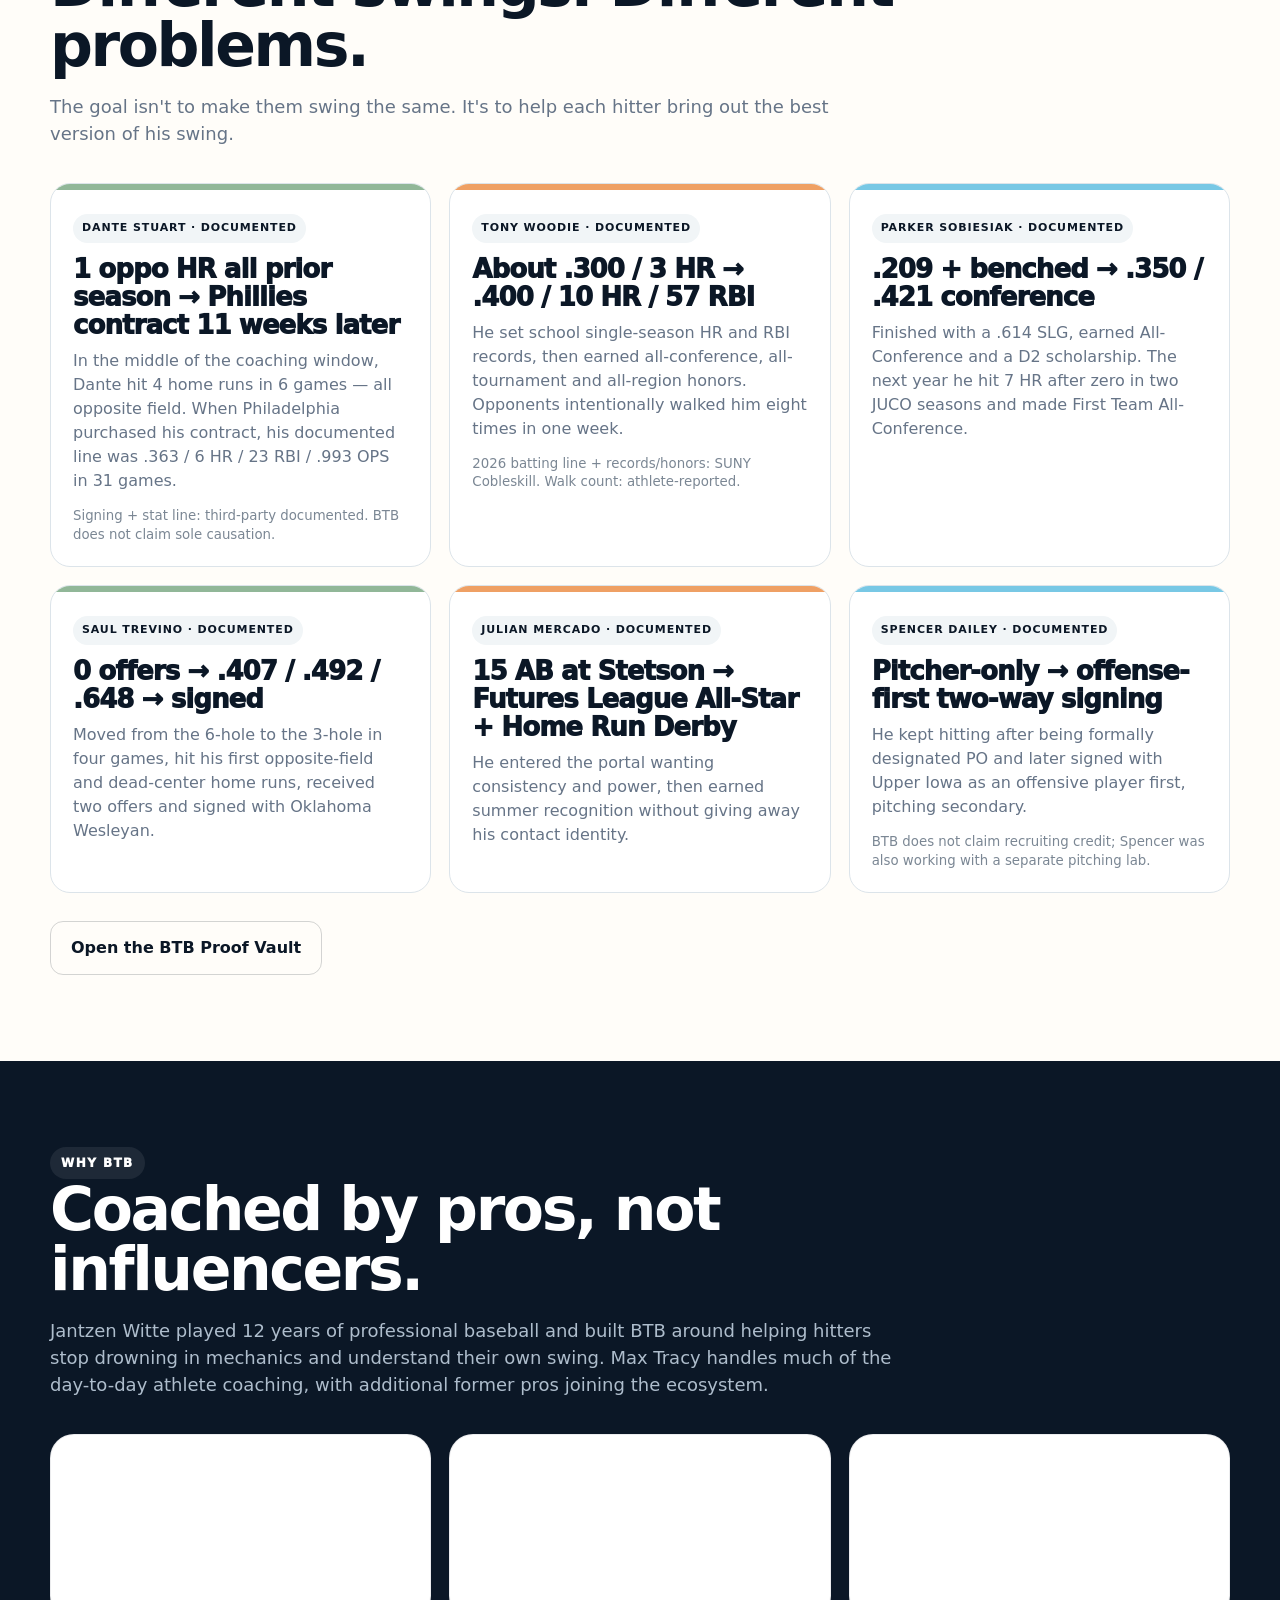
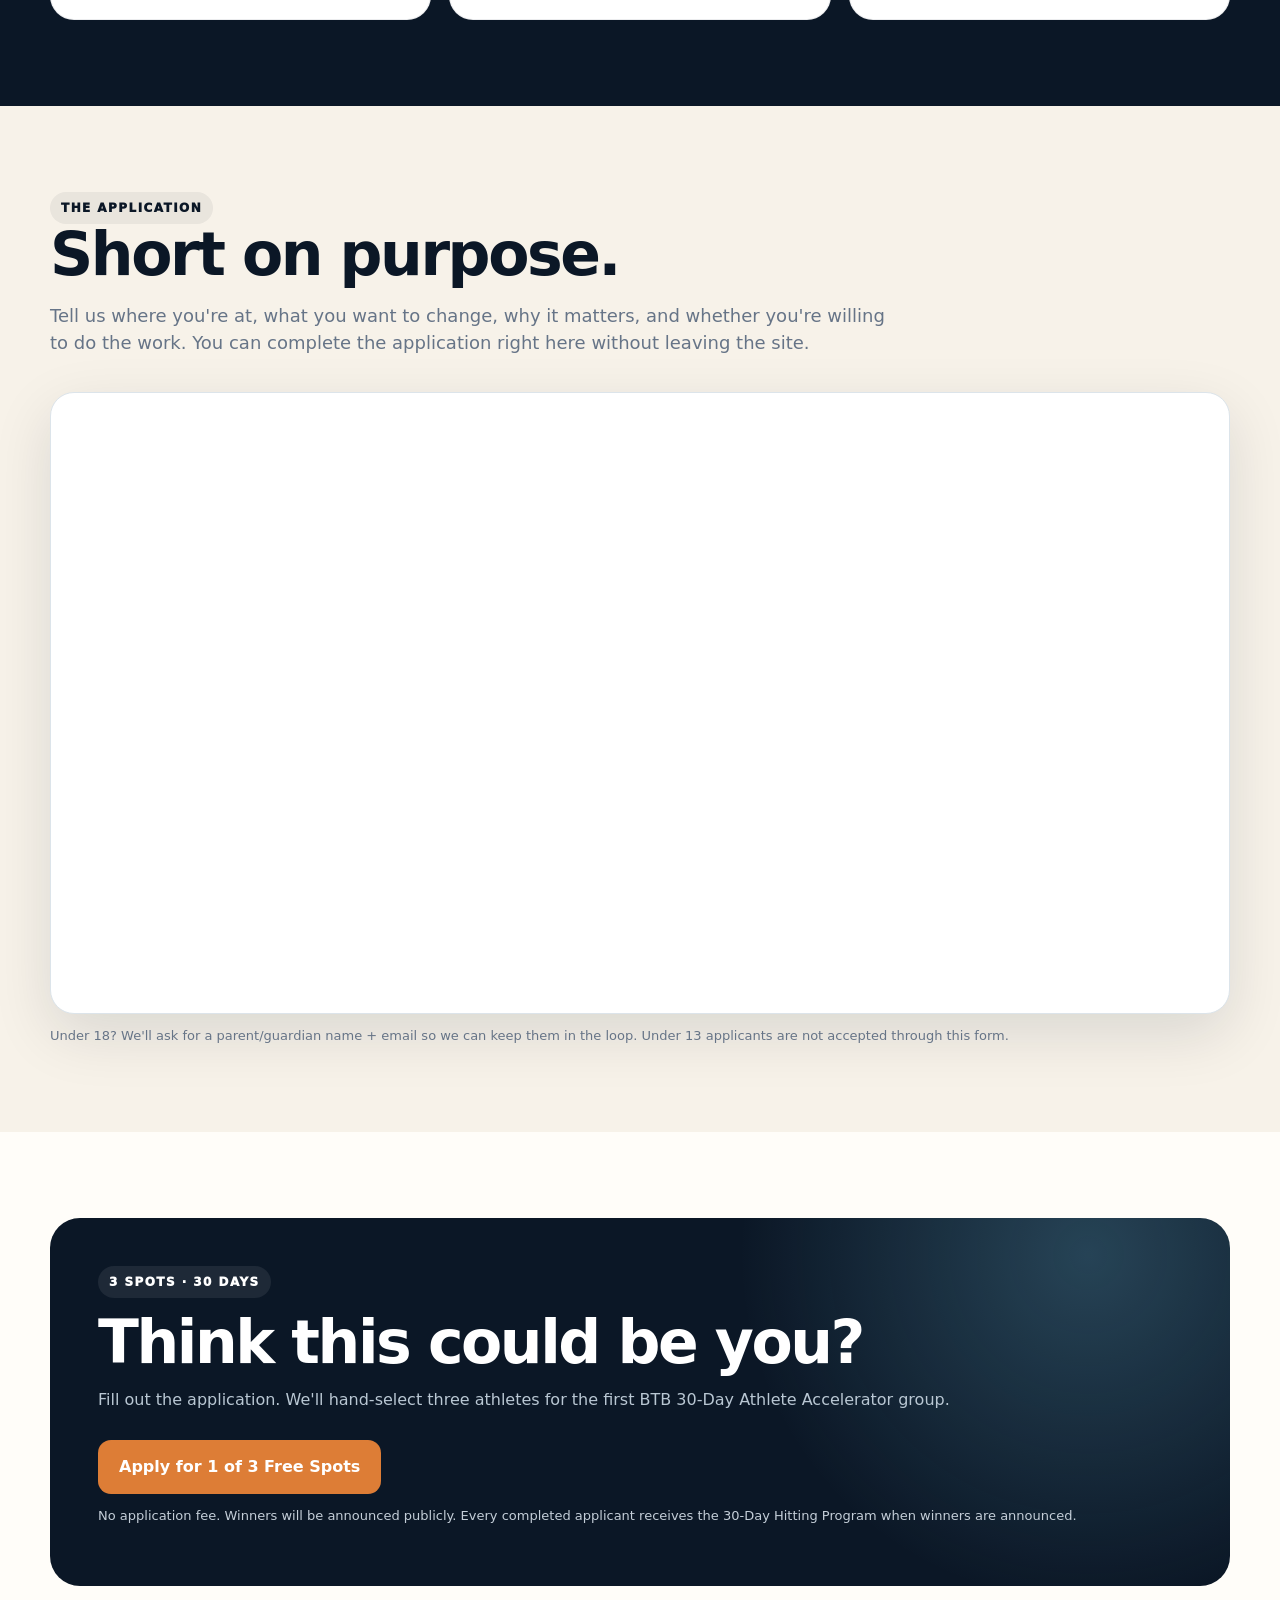
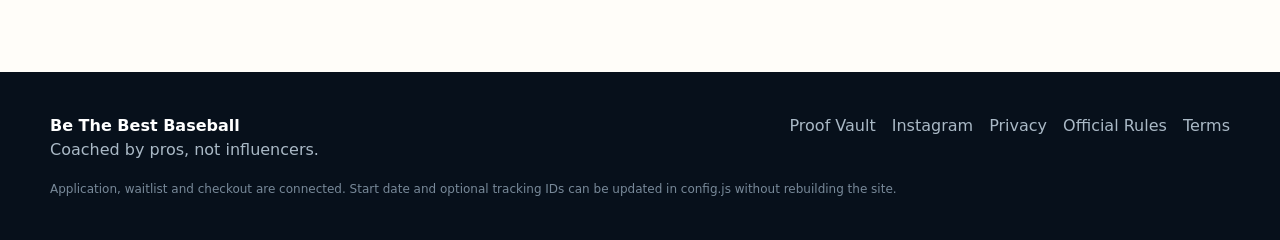
==== commit df833d10: "Refine Accelerator group language and Tony Woodie proof" ====
--- a/index.html
+++ b/index.html
@@ -78,7 +78,7 @@
     <div class="section-head"><span class="eyebrow">Proof</span><h2>Different players. Different swings. Different problems.</h2><p>The goal isn't to make them swing the same. It's to help each hitter bring out the best version of his swing.</p></div>
     <div class="proof-grid">
       <article class="proof green"><span class="tag">Dante Stuart · documented</span><div class="result">1 oppo HR all prior season → Phillies contract 11 weeks later</div><p>In the middle of the coaching window, Dante hit 4 home runs in 6 games — all opposite field. When Philadelphia purchased his contract, his documented line was .363 / 6 HR / 23 RBI / .993 OPS in 31 games.</p><small>Signing + stat line: third-party documented. BTB does not claim sole causation.</small></article>
-      <article class="proof orange"><span class="tag">Tony Woodie · documented</span><div class="result">3 HR → school single-season HR & RBI records</div><p>He later earned all-conference, all-tournament and all-region honors. Opponents intentionally walked him eight times in one week.</p><small>Records + honors: third-party documented. Walk count: athlete-reported.</small></article>
+      <article class="proof orange"><span class="tag">Tony Woodie · documented</span><div class="result">About .300 / 3 HR → .400 / 10 HR / 57 RBI</div><p>He set school single-season HR and RBI records, then earned all-conference, all-tournament and all-region honors. Opponents intentionally walked him eight times in one week.</p><small>2026 batting line + records/honors: SUNY Cobleskill. Walk count: athlete-reported.</small></article>
       <article class="proof"><span class="tag">Parker Sobiesiak · documented</span><div class="result">.209 + benched → .350 / .421 conference</div><p>Finished with a .614 SLG, earned All-Conference and a D2 scholarship. The next year he hit 7 HR after zero in two JUCO seasons and made First Team All-Conference.</p></article>
       <article class="proof green"><span class="tag">Saul Trevino · documented</span><div class="result">0 offers → .407 / .492 / .648 → signed</div><p>Moved from the 6-hole to the 3-hole in four games, hit his first opposite-field and dead-center home runs, received two offers and signed with Oklahoma Wesleyan.</p></article>
       <article class="proof orange"><span class="tag">Julian Mercado · documented</span><div class="result">15 AB at Stetson → Futures League All-Star + Home Run Derby</div><p>He entered the portal wanting consistency and power, then earned summer recognition without giving away his contact identity.</p></article>
@@ -107,10 +107,10 @@
 </section>
 
 <section class="section">
-  <div class="wrap"><div class="cta"><span class="eyebrow" style="background:rgba(255,255,255,.08)">3 spots · 30 days</span><h2 style="margin-top:14px">Think this could be you?</h2><p>Fill out the application. We'll hand-select three athletes for the first BTB 30-Day Athlete Accelerator cohort.</p><div class="hero-actions"><a class="btn orange js-apply" href="#">Apply for 1 of 3 Free Spots</a></div><p class="micro" style="color:#c4ced8">No application fee. Winners will be announced publicly. Every completed applicant receives the 30-Day Hitting Program when winners are announced.</p></div></div>
+  <div class="wrap"><div class="cta"><span class="eyebrow" style="background:rgba(255,255,255,.08)">3 spots · 30 days</span><h2 style="margin-top:14px">Think this could be you?</h2><p>Fill out the application. We'll hand-select three athletes for the first BTB 30-Day Athlete Accelerator group.</p><div class="hero-actions"><a class="btn orange js-apply" href="#">Apply for 1 of 3 Free Spots</a></div><p class="micro" style="color:#c4ced8">No application fee. Winners will be announced publicly. Every completed applicant receives the 30-Day Hitting Program when winners are announced.</p></div></div>
 </section>
 </main>
-<footer class="footer"><div class="wrap footer-grid"><div><strong>Be The Best Baseball</strong><br>Coached by pros, not influencers.</div><div class="footer-links"><a href="proof.html">Proof Vault</a><a class="js-instagram" href="#">Instagram</a><a class="js-privacy" href="#">Privacy</a><a class="js-rules" href="#">Official Rules</a><a class="js-terms" href="#">Terms</a></div></div><div class="wrap"><div class="site-note">Application, waitlist and checkout are connected. Cohort date and optional tracking IDs can be updated in config.js without rebuilding the site.</div></div></footer>
+<footer class="footer"><div class="wrap footer-grid"><div><strong>Be The Best Baseball</strong><br>Coached by pros, not influencers.</div><div class="footer-links"><a href="proof.html">Proof Vault</a><a class="js-instagram" href="#">Instagram</a><a class="js-privacy" href="#">Privacy</a><a class="js-rules" href="#">Official Rules</a><a class="js-terms" href="#">Terms</a></div></div><div class="wrap"><div class="site-note">Application, waitlist and checkout are connected. Start date and optional tracking IDs can be updated in config.js without rebuilding the site.</div></div></footer>
 <div class="sticky"><a class="btn sky js-apply" href="#">Apply for 1 of 3 Free Spots</a></div>
 <script src="https://embed.typeform.com/next/embed.js"></script>
 <script src="config.js"></script>
